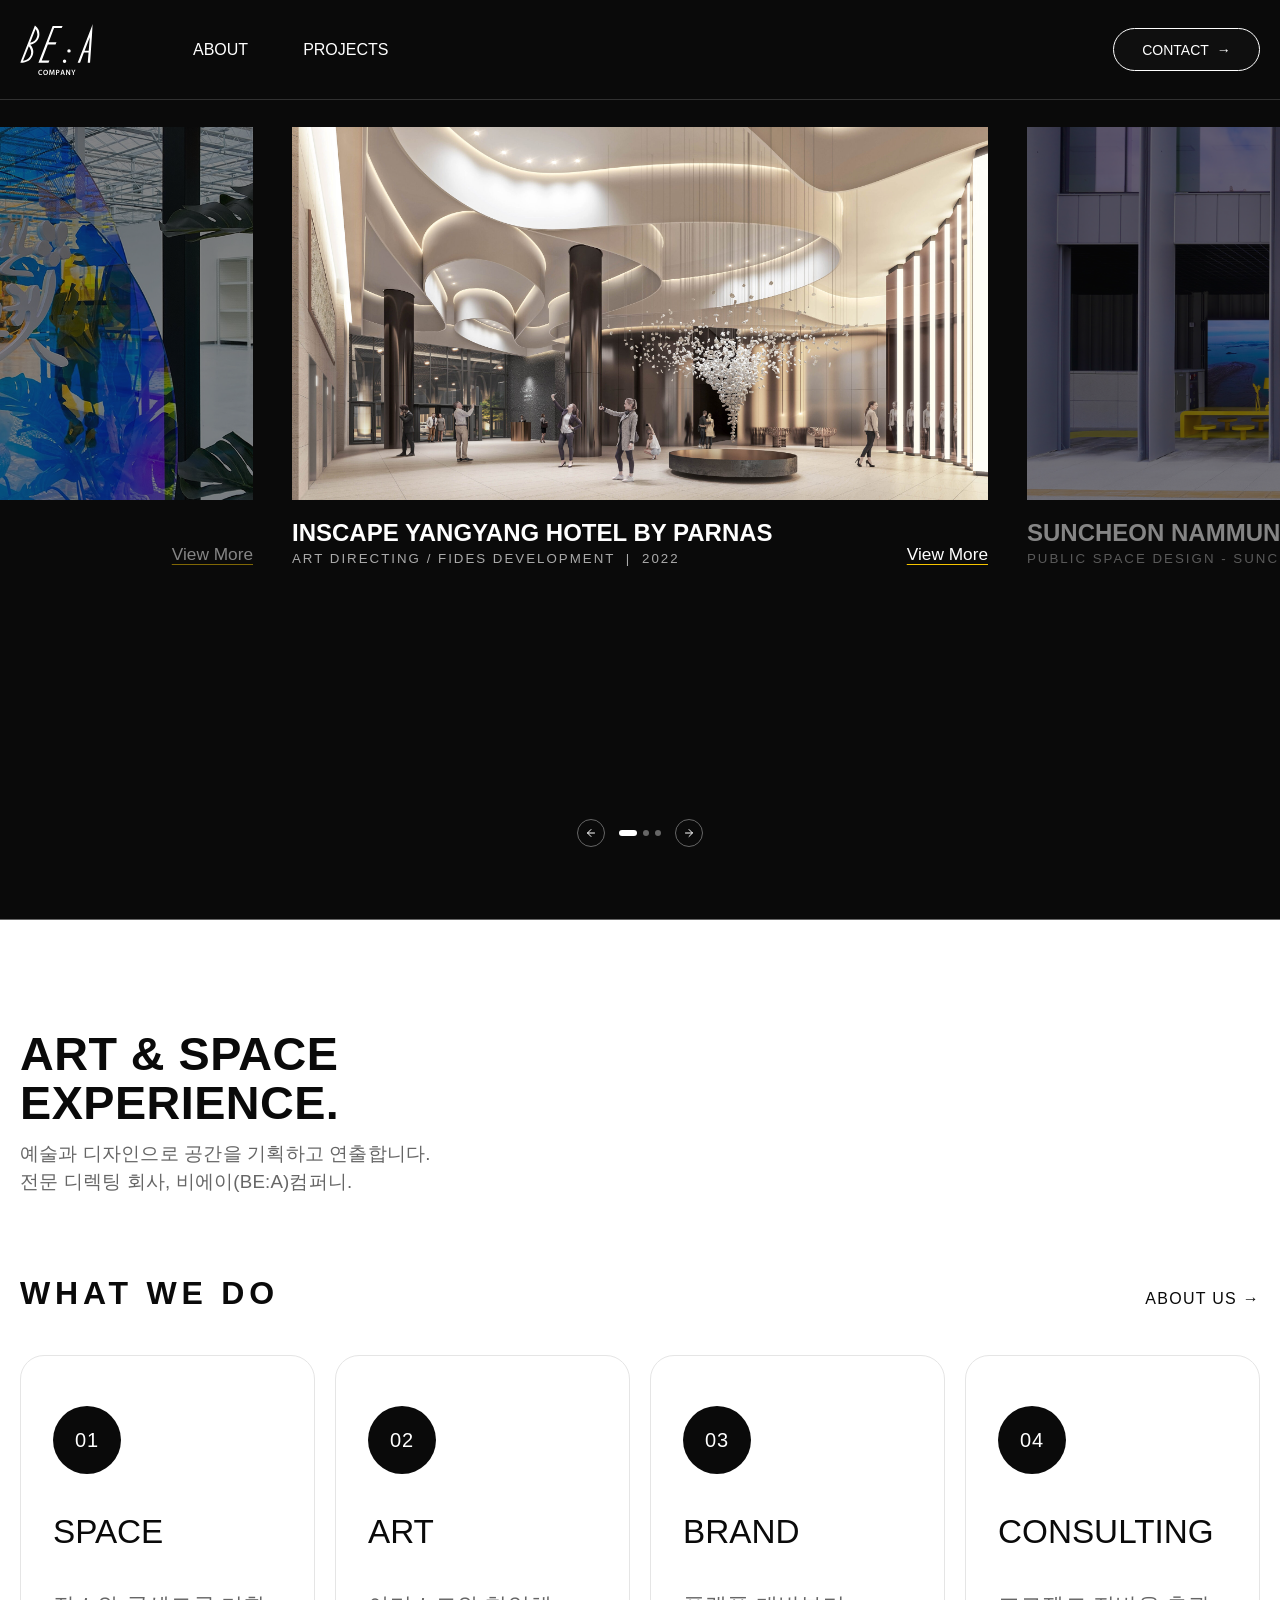
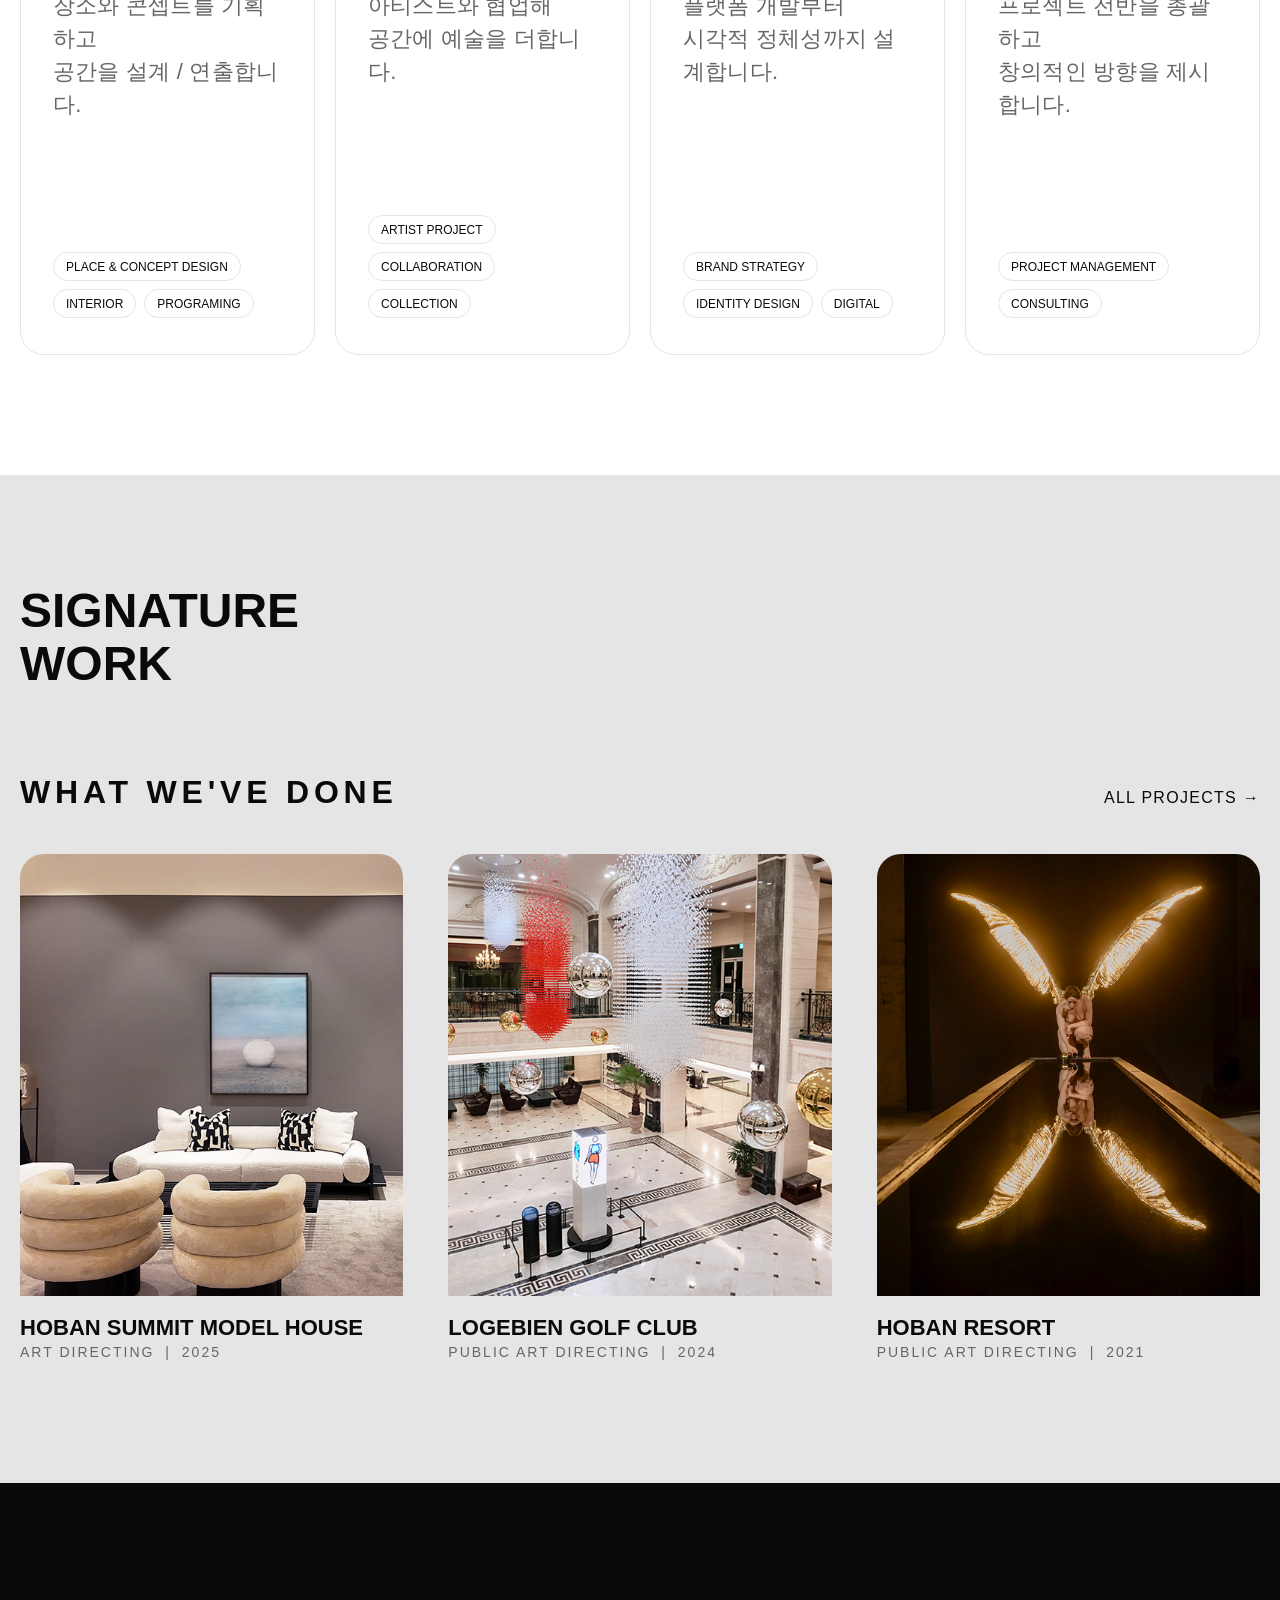
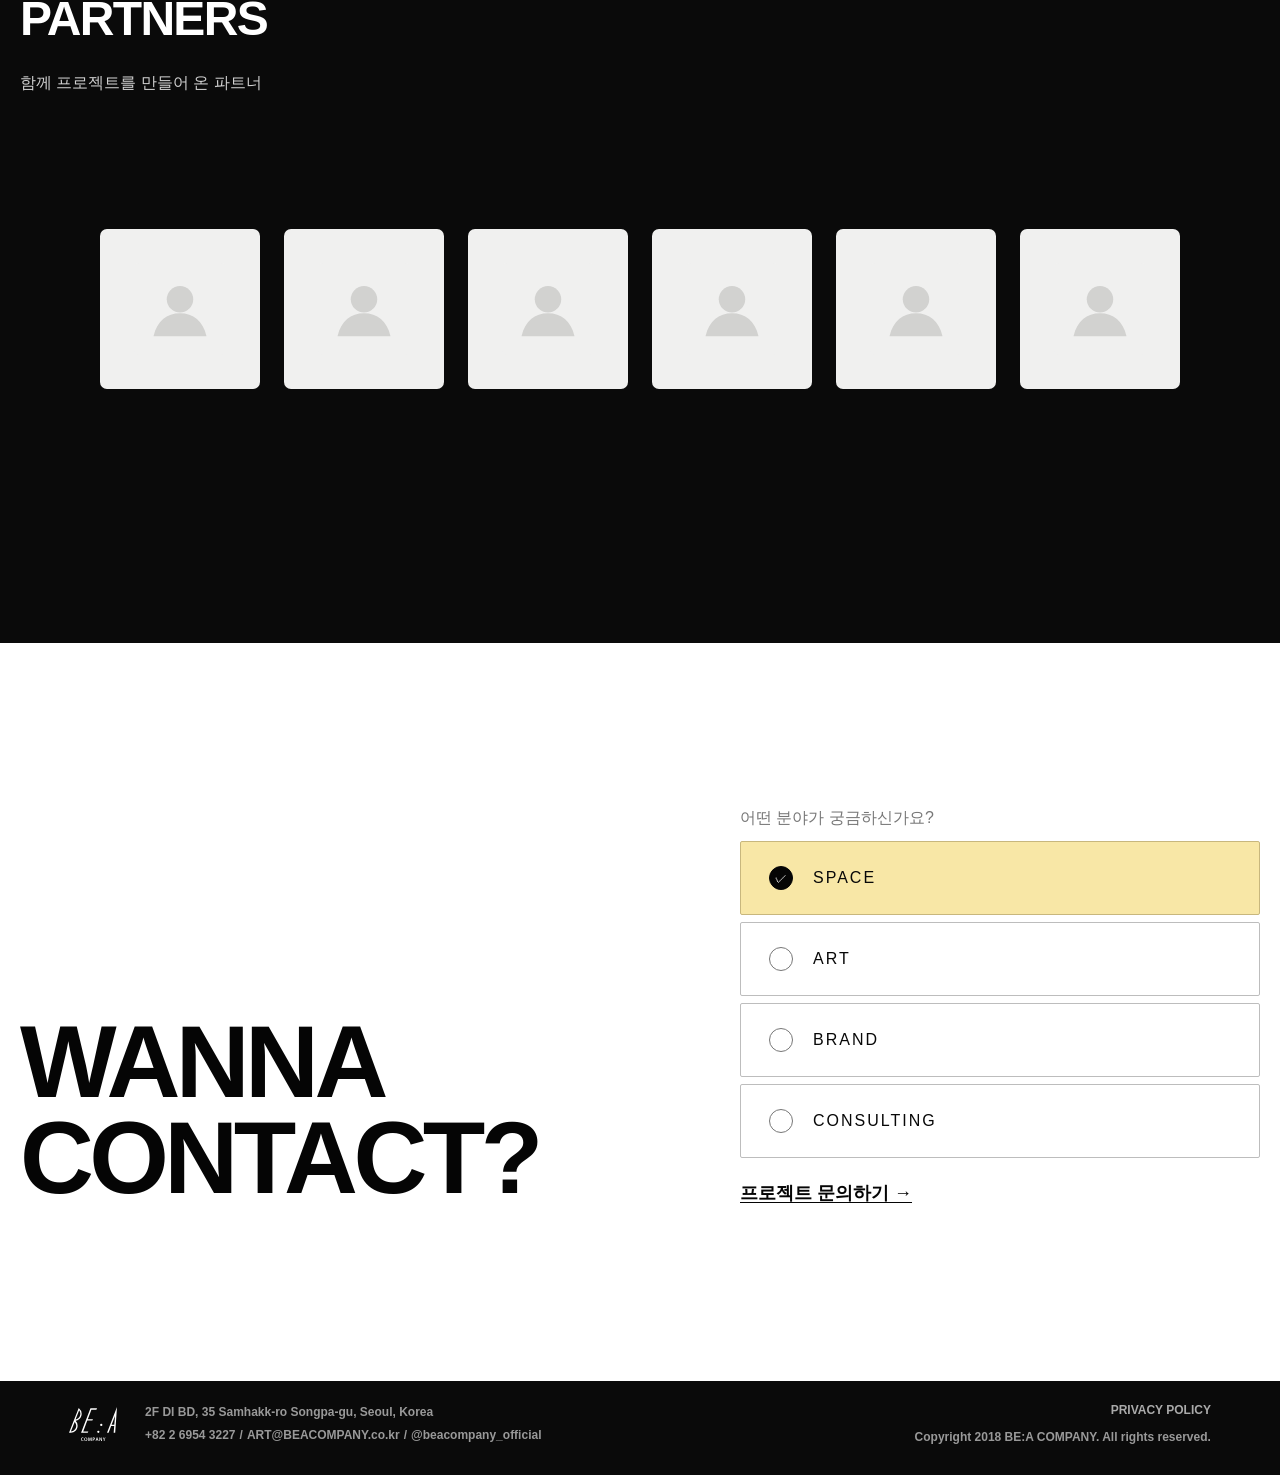
==== Beacompany/index.html @ 5a60e322 "Add PROJECTS to the header nav on all pages Mark the current page in the nav and remove the now-reso" ====
<!DOCTYPE html>
<html lang="ko"><head>
<meta charset="UTF-8"><meta name="viewport" content="width=device-width, initial-scale=1.0">
<title>BE:A COMPANY</title>
<link rel="stylesheet" href="../css/default.css"><link rel="stylesheet" href="../font/css/pretendardvariable.css"><link rel="stylesheet" href="css/main.css">
<script src="js/main.js?v=5" defer></script></head><body><div id="wrap">
<header class="site-header"><div class="header-inner">
<a class="brand-mark" href="#" aria-label="BE:A Company home"><img src="img/logo_white.svg" alt="BE:A Company"></a>
<nav class="main-nav" aria-label="Main navigation"><a href="about.html">ABOUT</a><a href="projects.html">PROJECTS</a></nav>
<a class="contact-link" href="#contact">CONTACT <span aria-hidden="true">→</span></a></div></header>
<main><section class="hero-sec" aria-label="Featured projects"><div class="visual"><div class="visual-track">
<article class="project-slide"><img class="project-image" src="img/12_인스케이프양양호텔-scaled.jpg" alt="Inscape Yangyang Hotel project"><div class="project-caption"><div><h2>INSCAPE YANGYANG HOTEL BY PARNAS</h2><p>ART DIRECTING / FIDES DEVELOPMENT <span>|</span> 2022</p></div><a href="#project">View More</a></div></article>
<article class="project-slide"><img class="project-image" src="img/순천남문터광장.jpg" alt="Suncheon Nammunteo Square"><div class="project-caption"><div><h2>SUNCHEON NAMMUNTEO SQUARE</h2><p>PUBLIC SPACE DESIGN - SUNCHEON-SI <span>|</span> 2025</p></div><a href="#project">View More</a></div></article>
<article class="project-slide"><img class="project-image" src="img/순천만.png" alt="Suncheonman Garden Market"><div class="project-caption"><div><h2>SUNCHEONMAN GARDEN MARKET</h2><p>BRANDING &amp; SPACE DESIGN - SUNCHEON-SI <span>|</span> 2022</p></div><a href="#project">View More</a></div></article>
</div></div><div class="visual-controls" aria-label="Project slider controls"><button class="visual-prev" type="button" aria-label="Previous project"><img src="img/arrow-left.svg" alt=""></button><div class="visual-pagination" aria-label="Choose project"><button type="button" aria-label="Project 1"></button><button type="button" aria-label="Project 2"></button><button type="button" aria-label="Project 3"></button></div><button class="visual-next" type="button" aria-label="Next project"><img src="img/arrow-right.svg" alt=""></button></div></section>
<section class="intro-sec" id="about">
  <div class="content-inner">
    <div class="intro-heading">
      <h2>ART &amp; SPACE<br>EXPERIENCE.</h2>
      <p>예술과 디자인으로 공간을 기획하고 연출합니다.<br>전문 디렉팅 회사, 비에이(BE:A)컴퍼니.</p>
    </div>
    <div class="services-block" id="services">
      <div class="services-head">
        <h3>WHAT WE DO</h3>
        <a class="section-cta" href="about.html">ABOUT US <span aria-hidden="true">→</span></a>
      </div>
      <div class="service-cards">
        <article class="service-card">
          <span class="service-number">01</span>
          <div class="service-copy"><h4><a class="service-link" href="about.html#space">SPACE</a></h4><p>장소와 콘셉트를 기획하고<br>공간을 설계 / 연출합니다.</p></div>
          <div class="service-tags"><span>PLACE &amp; CONCEPT DESIGN</span><span>INTERIOR</span><span>PROGRAMING</span></div>
        </article>
        <article class="service-card">
          <span class="service-number">02</span>
          <div class="service-copy"><h4><a class="service-link" href="about.html#art">ART</a></h4><p>아티스트와 협업해<br>공간에 예술을 더합니다.</p></div>
          <div class="service-tags"><span>ARTIST PROJECT</span><span>COLLABORATION</span><span>COLLECTION</span></div>
        </article>
        <article class="service-card">
          <span class="service-number">03</span>
          <div class="service-copy"><h4><a class="service-link" href="about.html#brand">BRAND</a></h4><p>플랫폼 개발부터<br>시각적 정체성까지 설계합니다.</p></div>
          <div class="service-tags"><span>BRAND STRATEGY</span><span>IDENTITY DESIGN</span><span>DIGITAL</span></div>
        </article>
        <article class="service-card">
          <span class="service-number">04</span>
          <div class="service-copy"><h4><a class="service-link" href="about.html#consulting">CONSULTING</a></h4><p>프로젝트 전반을 총괄하고<br>창의적인 방향을 제시합니다.</p></div>
          <div class="service-tags"><span>PROJECT MANAGEMENT</span><span>CONSULTING</span></div>
        </article>
      </div>
    </div>
  </div>
</section>
<section class="signature-sec" id="project">
  <div class="signature-inner">
    <h2 class="signature-title">SIGNATURE<br>WORK</h2>
    <div class="services-head">
      <h3>WHAT WE'VE DONE</h3>
      <a class="section-cta" href="projects.html">ALL PROJECTS <span aria-hidden="true">→</span></a>
    </div>
    <div class="signature-grid">
      <article class="signature-card">
        <div class="signature-image"><img src="img/호반하우스.png" alt="HOBAN SUMMIT MODEL HOUSE"></div>
        <div class="signature-caption">
          <h3>HOBAN SUMMIT MODEL HOUSE</h3>
          <p>ART DIRECTING <span>|</span> 2025</p>
        </div>
      </article>
      <article class="signature-card">
        <div class="signature-image"><img src="img/로게빈.png" alt="LOGEBIEN GOLF CLUB"></div>
        <div class="signature-caption">
          <h3>LOGEBIEN GOLF CLUB</h3>
          <p>PUBLIC ART DIRECTING <span>|</span> 2024</p>
        </div>
      </article>
      <article class="signature-card">
        <div class="signature-image"><img src="img/호반리조트.png" alt="HOBAN RESORT"></div>
        <div class="signature-caption">
          <h3>HOBAN RESORT</h3>
          <p>PUBLIC ART DIRECTING <span>|</span> 2021</p>
        </div>
      </article>
    </div>
  </div>
</section>
<section class="partners-sec" id="partners">
  <div class="partners-inner">
    <h2 class="partners-title">PARTNERS</h2>
    <p class="partners-description">함께 프로젝트를 만들어 온 파트너</p>
    <div class="partners-grid" aria-label="파트너 이미지 목록">
        <button class="partner-card" type="button" aria-label="파트너 이미지 1 (임시)"><img src="data:image/svg+xml,%3Csvg xmlns='http://www.w3.org/2000/svg' viewBox='0 0 132 132'%3E%3Crect width='132' height='132' rx='7' fill='%23f0f0ef'/%3E%3Ccircle cx='66' cy='52' r='19' fill='%23d2d2d0'/%3E%3Cpath d='M28 105c5-22 19-33 38-33s33 11 38 33' fill='%23d2d2d0'/%3E%3C/svg%3E" alt="임시 파트너 이미지"></button>
        <button class="partner-card" type="button" aria-label="파트너 이미지 2 (임시)"><img src="data:image/svg+xml,%3Csvg xmlns='http://www.w3.org/2000/svg' viewBox='0 0 132 132'%3E%3Crect width='132' height='132' rx='7' fill='%23f0f0ef'/%3E%3Ccircle cx='66' cy='52' r='19' fill='%23d2d2d0'/%3E%3Cpath d='M28 105c5-22 19-33 38-33s33 11 38 33' fill='%23d2d2d0'/%3E%3C/svg%3E" alt="임시 파트너 이미지"></button>
        <button class="partner-card" type="button" aria-label="파트너 이미지 3 (임시)"><img src="data:image/svg+xml,%3Csvg xmlns='http://www.w3.org/2000/svg' viewBox='0 0 132 132'%3E%3Crect width='132' height='132' rx='7' fill='%23f0f0ef'/%3E%3Ccircle cx='66' cy='52' r='19' fill='%23d2d2d0'/%3E%3Cpath d='M28 105c5-22 19-33 38-33s33 11 38 33' fill='%23d2d2d0'/%3E%3C/svg%3E" alt="임시 파트너 이미지"></button>
        <button class="partner-card" type="button" aria-label="파트너 이미지 4 (임시)"><img src="data:image/svg+xml,%3Csvg xmlns='http://www.w3.org/2000/svg' viewBox='0 0 132 132'%3E%3Crect width='132' height='132' rx='7' fill='%23f0f0ef'/%3E%3Ccircle cx='66' cy='52' r='19' fill='%23d2d2d0'/%3E%3Cpath d='M28 105c5-22 19-33 38-33s33 11 38 33' fill='%23d2d2d0'/%3E%3C/svg%3E" alt="임시 파트너 이미지"></button>
        <button class="partner-card" type="button" aria-label="파트너 이미지 5 (임시)"><img src="data:image/svg+xml,%3Csvg xmlns='http://www.w3.org/2000/svg' viewBox='0 0 132 132'%3E%3Crect width='132' height='132' rx='7' fill='%23f0f0ef'/%3E%3Ccircle cx='66' cy='52' r='19' fill='%23d2d2d0'/%3E%3Cpath d='M28 105c5-22 19-33 38-33s33 11 38 33' fill='%23d2d2d0'/%3E%3C/svg%3E" alt="임시 파트너 이미지"></button>
        <button class="partner-card" type="button" aria-label="파트너 이미지 6 (임시)"><img src="data:image/svg+xml,%3Csvg xmlns='http://www.w3.org/2000/svg' viewBox='0 0 132 132'%3E%3Crect width='132' height='132' rx='7' fill='%23f0f0ef'/%3E%3Ccircle cx='66' cy='52' r='19' fill='%23d2d2d0'/%3E%3Cpath d='M28 105c5-22 19-33 38-33s33 11 38 33' fill='%23d2d2d0'/%3E%3C/svg%3E" alt="임시 파트너 이미지"></button>
    </div>
  </div>
</section>
<section class="contact-sec" id="contact">
  <div class="contact-inner">
    <div class="contact-prompt">
      <h2>WANNA<br>CONTACT?</h2>
    </div>
    <div class="contact-options">
      <p>어떤 분야가 궁금하신가요?</p>
      <form class="contact-fields">
        <label class="contact-option"><input type="radio" name="contact-field" value="space" checked><span>SPACE</span></label>
        <label class="contact-option"><input type="radio" name="contact-field" value="art"><span>ART</span></label>
        <label class="contact-option"><input type="radio" name="contact-field" value="brand"><span>BRAND</span></label>
        <label class="contact-option"><input type="radio" name="contact-field" value="consulting"><span>CONSULTING</span></label>
        <a class="contact-cta" href="mailto:ART@BEACOMPANY.co.kr">프로젝트 문의하기 →</a>
      </form>
    </div>
  </div>
</section>
</main>
<footer class="site-footer">
  <div class="footer-inner">
    <a class="footer-logo" href="#top" aria-label="BE:A COMPANY home"><img src="img/logo_white.svg" alt="BE:A COMPANY"></a>
    <div class="footer-company">
      <p>2F DI BD, 35 Samhakk-ro Songpa-gu, Seoul, Korea</p>
      <p><a href="tel:+82269543227">+82 2 6954 3227</a><span>/</span><a href="mailto:ART@BEACOMPANY.co.kr">ART@BEACOMPANY.co.kr</a><span>/</span><a href="https://www.instagram.com/beacompany_official/" target="_blank" rel="noopener noreferrer">@beacompany_official</a></p>
    </div>
    <div class="footer-legal">
      <a href="#privacy">PRIVACY POLICY</a>
      <p>Copyright 2018 BE:A COMPANY. All rights reserved.</p>
    </div>
  </div>
</footer>
</div></body></html>
---- Beacompany/css/main.css ----
:root{--color-black:#0A0A0A;--color-white:#FFF;--color-gray:#666;--color-yellow:#F5C400;--font-primary:"Futura PT","Pretendard Variable",sans-serif}
*{box-sizing:border-box}html{scroll-behavior:smooth}body{margin:0;background:var(--color-black);color:var(--color-white);font-family:var(--font-primary)}a{color:inherit;text-decoration:none}
.site-header{position:relative;z-index:20;height:100px;background:#0a0a0a;border-bottom:1px solid #ffffff29}.header-inner{width:min(1720px,calc(100% - 40px));height:100%;margin:auto;display:flex;align-items:center;justify-content:space-between}
.brand-mark{display:block;flex:0 0 73px;width:73px;height:51px;overflow:hidden}.brand-mark img{display:block;width:73px;height:51px}
.main-nav{display:flex;align-items:center;gap:55px;margin-right:auto;margin-left:100px;font-size:16px;font-weight:500}.nav-about{position:relative}.nav-about>a{display:flex;align-items:center;gap:10px;padding:12px 0}.nav-caret{width:7px;height:7px;border-right:1px solid white;border-bottom:1px solid white;transform:rotate(45deg) translateY(-2px)}
.about-menu{position:absolute;top:100%;left:-12px;display:none;min-width:155px;padding:8px 0;background:#0a0a0a;border:1px solid #666;border-radius:0 0 8px 8px}.nav-about:hover .about-menu,.nav-about:focus-within .about-menu{display:block}.about-menu a{display:block;padding:13px 22px;font-size:13px;font-weight:700}.about-menu a:hover{color:#aaa}
.contact-link{display:inline-flex;align-items:center;justify-content:center;gap:8px;min-width:147px;height:43px;padding:0 24px;border:1px solid white;border-radius:30px;background:#ffffff05;font-family:Arial,sans-serif;font-size:14px}
.hero-sec{position:relative;height:820px;overflow:hidden;background:#0a0a0a;border-bottom:1px solid #666}.visual{position:relative;width:100%;height:100%;overflow:hidden}.visual-track{position:absolute;top:0;left:0;display:flex;align-items:flex-start;gap:39px;height:100%;will-change:transform;transition:transform 650ms ease}
.project-slide{flex:0 0 auto;width:min(54.375vw,1044px);padding-top:27px;opacity:.5;transition:opacity 250ms ease}.project-slide.is-active{opacity:1}.project-image{display:block;width:100%;height:clamp(320px,29.167vw,560px);object-fit:cover}
.project-caption{display:flex;align-items:flex-end;justify-content:space-between;gap:24px;margin-top:20px;color:white}.project-caption h2{margin:0 0 3px;font-size:clamp(18px,1.875vw,36px);font-weight:700;line-height:1.1}.project-caption p{margin:0;color:#aaa;font-size:clamp(10px,1.04vw,20px);letter-spacing:2px;line-height:1.3}.project-caption p span{padding:0 5px}.project-caption>a{flex:0 0 auto;padding-bottom:2px;font-size:clamp(14px,1.35vw,26px);font-weight:300;text-decoration:underline;text-decoration-color:#f5c400;text-underline-offset:4px}
.visual-controls{position:absolute;z-index:5;left:50%;bottom:72px;display:flex;align-items:center;justify-content:center;gap:14px;transform:translateX(-50%)}.visual-controls>button{display:flex;align-items:center;justify-content:center;width:28px;height:28px;padding:0;border:1px solid #666;border-radius:50%;background:#0a0a0a;cursor:pointer}.visual-controls>button img{display:block;width:12px;height:12px;object-fit:contain}
.visual-pagination{display:flex;align-items:center;gap:6px}.visual-pagination button{width:6px;height:6px;padding:0;border:0;border-radius:8px;background:#666;transition:width 200ms ease,background 200ms ease}.visual-pagination button.is-active{width:18px;background:#fff}
@media(max-width:900px){.site-header{height:76px}.header-inner{width:calc(100% - 32px)}.brand-mark,.brand-mark img{width:58px;height:41px}.brand-mark{flex-basis:58px}.main-nav{gap:22px;margin-left:32px;font-size:12px}.contact-link{min-width:104px;height:36px;padding:0 14px;font-size:11px}.hero-sec{height:min(760px,calc(100svh - 76px));min-height:560px}.visual-track{gap:12px}.project-slide{width:78vw;padding-top:22px}.project-image{height:52vw;max-height:430px;min-height:280px}.project-caption{gap:12px;margin-top:16px}.project-caption h2{font-size:clamp(16px,3.1vw,26px)}.project-caption p{font-size:clamp(9px,1.5vw,13px);letter-spacing:1px}.project-caption>a{font-size:15px}.visual-controls{bottom:35px}}
@media(max-width:560px){.site-header{height:68px}.main-nav{gap:14px;margin-left:20px}.contact-link{min-width:88px;height:32px;padding:0 10px;font-size:10px}.hero-sec{height:calc(100svh - 68px);min-height:500px}.project-slide{width:84vw;padding-top:24px}.project-image{height:60vw;min-height:260px}.project-caption{align-items:flex-start;flex-direction:column;gap:10px}.project-caption h2{font-size:18px}.project-caption p{font-size:9px;letter-spacing:.5px}.project-caption>a{font-size:14px}.visual-controls{bottom:25px}}

/* Content below the hero — kept separate from the existing hero styles */
.intro-sec {
    background: #fff;
    color: #0a0a0a;
    padding: 110px 20px 120px;
}
.content-inner {
    width: min(1720px, 100%);
    margin: 0 auto;
}
.intro-heading {
    display: flex;
    flex-direction: column;
    align-items: flex-start;
    gap: 12px;
    margin-bottom: 80px;
}
.intro-heading h2 {
    margin: 0;
    font-size: clamp(44px, 3.65vw, 70px);
    line-height: 1.05;
    letter-spacing: .01em;
    font-weight: 800;
}
.intro-heading p {
    margin: 0;
    color: #666;
    font-size: clamp(18px, 1.46vw, 28px);
    line-height: 1.5;
    letter-spacing: .01em;
}
.services-block > h3 {
    margin: 0 0 44px;
    font-size: 32px;
    line-height: 1.1;
    letter-spacing: .15em;
    font-weight: 800;
}
.service-cards {
    display: grid;
    grid-template-columns: repeat(4, minmax(0, 1fr));
    gap: 20px;
}
.service-card {
    min-width: 0;
    min-height: 600px;
    display: flex;
    flex-direction: column;
    align-items: flex-start;
    padding: 50px 28px 36px 32px;
    border: 1px solid #e5e5e5;
    border-radius: 24px;
    background: #fff;
}
.service-number {
    display: grid;
    place-items: center;
    width: 68px;
    height: 68px;
    border-radius: 50%;
    background: #0a0a0a;
    color: #fff;
    font-size: 20px;
    letter-spacing: 1px;
}
.service-copy { margin-top: 40px; }
.service-copy h4 {
    margin: 0 0 38px;
    font-size: clamp(30px, 2.6vw, 50px);
    line-height: 1.1;
    font-weight: 500;
}
.service-copy p {
    margin: 0;
    color: #666;
    font-size: 22px;
    line-height: 1.5;
    letter-spacing: .01em;
}
.service-tags {
    display: flex;
    flex-wrap: wrap;
    gap: 8px;
    margin-top: auto;
    padding-top: 42px;
}
.service-tags span {
    display: inline-flex;
    align-items: center;
    min-height: 29px;
    padding: 5px 12px;
    border: 1px solid #e5e5e5;
    border-radius: 99px;
    font-size: 12px;
    line-height: 1.2;
    white-space: nowrap;
}
@media (max-width: 900px) {
    .intro-sec { padding: 80px 24px; }
    .intro-heading { margin-bottom: 58px; }
    .service-cards { grid-template-columns: repeat(2, minmax(0, 1fr)); }
    .service-card { min-height: 440px; }
    .service-copy h4 { margin-bottom: 24px; }
}
@media (max-width: 560px) {
    .intro-sec { padding: 64px 18px 72px; }
    .intro-heading h2 { font-size: 42px; }
    .intro-heading p { font-size: 16px; }
    .services-block > h3 { margin-bottom: 26px; font-size: 24px; }
    .service-card { min-height: 400px; padding: 30px 22px; border-radius: 18px; }
    .service-number { width: 56px; height: 56px; font-size: 17px; }
    .service-copy { margin-top: 30px; }
    .service-copy h4 { font-size: 40px; }
    .service-copy p { font-size: 17px; }
    .service-tags { padding-top: 32px; }
    .service-tags span { font-size: 10px; }
}


/* Signature Work */
.signature-sec {
    padding: 110px 20px 120px;
    background: #e5e5e5;
    color: #0a0a0a;
}
.signature-inner {
    width: min(1626px, 100%);
    margin: 0 auto;
}
.signature-title {
    margin: 0 0 84px;
    font-size: clamp(48px, 3.65vw, 70px);
    font-weight: 800;
    line-height: 1.1;
}
.signature-grid {
    display: grid;
    grid-template-columns: repeat(3, minmax(0, 1fr));
    justify-content: center;
    gap: 45px;
}
.signature-card { min-width: 0; }
.signature-image {
    width: 100%;
    aspect-ratio: 512 / 590;
    overflow: hidden;
    border-radius: 24px 24px 0 0;
    background: #d4d4d4;
}
.signature-image img {
    display: block;
    width: 100%;
    height: 100%;
    object-fit: cover;
}
.signature-caption { margin-top: 19px; }
.signature-caption h3 {
    margin: 0;
    font-size: clamp(22px, 1.67vw, 32px);
    font-weight: 600;
    line-height: 1.2;
}
.signature-caption p {
    margin: 2px 0 0;
    color: #666;
    font-size: clamp(14px, 1.04vw, 20px);
    letter-spacing: 2px;
    line-height: 1.4;
}
.signature-caption p span { padding: 0 5px; }
@media (max-width: 900px) {
    .signature-sec { padding: 80px 24px; }
    .signature-title { margin-bottom: 50px; }
    .signature-grid { grid-template-columns: repeat(2, minmax(0, 1fr)); gap: 20px; }
    .signature-image { border-radius: 18px 18px 0 0; }
}
@media (max-width: 560px) {
    .signature-sec { padding: 64px 18px 72px; }
    .signature-title { font-size: 44px; margin-bottom: 34px; }
    .signature-grid { grid-template-columns: 1fr; gap: 36px; }
    .signature-caption h3 { font-size: 22px; }
    .signature-caption p { font-size: 12px; letter-spacing: 1px; }
}


/* Partners */
.partners-sec {
    padding: 48px 20px 58px;
    background: #fff;
    color: #0a0a0a;
}
.partners-inner {
    width: min(1626px, 100%);
    margin: 0 auto;
}
.section-kicker {
    margin-bottom: 10px;
    font-size: 13px;
    letter-spacing: .06em;
}
.partners-heading {
    display: grid;
    grid-template-columns: auto minmax(80px, 1fr) minmax(220px, 350px);
    align-items: center;
    gap: 22px;
}
.partners-heading h2 {
    margin: 0;
    font-size: clamp(24px, 1.8vw, 34px);
    font-weight: 700;
    line-height: 1.15;
}
.partners-rule { height: 1px; background: #d9d9d9; }
.partners-heading p {
    margin: 0;
    color: #777;
    font-size: 14px;
    line-height: 1.5;
}
.partners-list {
    display: grid;
    grid-template-columns: repeat(5, minmax(0, 1fr));
    margin-top: 34px;
}
.partner-slot {
    min-height: 38px;
    border-right: 1px solid #d0d0d0;
}
.partner-slot:last-child { border-right: 0; }

/* Contact */
.contact-sec {
    padding: 46px 20px 52px;
    background: #0a0a0a;
    color: #fff;
}
.contact-inner {
    width: min(1626px, 100%);
    margin: 0 auto;
    display: grid;
    grid-template-columns: 190px minmax(220px, 1fr) minmax(250px, 1.5fr) auto;
    align-items: center;
    column-gap: 32px;
}
.contact-label {
    align-self: start;
    grid-column: 1 / -1;
    margin-bottom: 10px;
    font-size: 13px;
    letter-spacing: .06em;
}
.contact-inner h2 {
    margin: 0;
    font-size: clamp(22px, 1.8vw, 34px);
    line-height: 1.2;
    font-weight: 600;
}
.contact-inner p {
    margin: 0;
    color: #c3c3c3;
    font-size: 14px;
    line-height: 1.6;
}
.contact-cta {
    display: inline-flex;
    align-items: center;
    justify-content: space-between;
    gap: 28px;
    min-width: 180px;
    padding: 15px 18px;
    border: 1px solid #888;
    border-radius: 4px;
    font-size: 13px;
    transition: background 180ms ease, color 180ms ease;
}
.contact-cta:hover { background: #fff; color: #0a0a0a; }
.contact-cta span { font-size: 18px; }
@media (max-width: 900px) {
    .partners-heading { grid-template-columns: auto 1fr; }
    .partners-heading p { grid-column: 1 / -1; }
    .contact-inner { grid-template-columns: 1fr 1fr; row-gap: 18px; }
    .contact-label { margin-bottom: 0; }
    .contact-inner p { grid-column: 1; }
    .contact-cta { grid-column: 2; grid-row: 3; justify-self: end; }
}
@media (max-width: 560px) {
    .partners-sec { padding: 38px 18px 42px; }
    .partners-heading { gap: 12px; }
    .partners-heading h2 { font-size: 24px; }
    .partners-heading p { font-size: 12px; }
    .partners-list { grid-template-columns: repeat(5, minmax(0, 1fr)); margin-top: 24px; }
    .partner-slot { min-height: 28px; }
    .contact-sec { padding: 38px 18px 42px; }
    .contact-inner { grid-template-columns: 1fr; row-gap: 16px; }
    .contact-label { grid-column: 1; }
    .contact-inner p, .contact-cta { grid-column: 1; grid-row: auto; }
    .contact-cta { justify-self: start; margin-top: 6px; }
}


/* Revised Partners, Contact CTA and footer */
.partners-sec { padding: 68px 20px 52px; background:#fff; color:#0a0a0a; }
.partners-inner,.footer-inner { width:min(1626px,100%); margin:0 auto; }
.partners-title { margin:0; font-size:clamp(28px,2.2vw,42px); line-height:1.1; font-weight:700; }
.partners-description { margin:20px 0 0; color:#555; font-size:clamp(16px,1.35vw,24px); line-height:1.6; }
.partners-list { display:grid; grid-template-columns:repeat(5,minmax(0,1fr)); margin-top:34px; }
.partner-slot { min-height:38px; border-right:1px solid #d0d0d0; }
.partner-slot:last-child { border-right:0; }
.contact-sec { padding:70px 20px 76px; background:#0a0a0a; color:#fff; }
.contact-inner { width:min(1626px,100%); margin:0 auto; display:grid; grid-template-columns:minmax(0,1fr) minmax(280px, .8fr); gap:40px; align-items:end; }
.contact-prompt > p { margin:0 0 20px; color:#c8c8c8; font-size:18px; }
.contact-prompt h2 { margin:0; font-size:clamp(58px,8vw,140px); font-weight:700; line-height:.85; letter-spacing:-.045em; }
.contact-cta { display:inline-flex; align-items:center; gap:32px; margin-top:34px; padding:0 0 10px; border-bottom:1px solid #fff; font-size:18px; }
.contact-cta span { font-size:24px; }
.contact-fields { display:grid; grid-template-columns:1fr 1fr; gap:14px 20px; padding-bottom:10px; }
.contact-fields a { display:flex; align-items:center; justify-content:space-between; padding:18px 0; border-bottom:1px solid #666; font-size:clamp(18px,2vw,30px); }
.contact-fields a::after { content:"↗"; color:#aaa; font-size:16px; }
.site-footer { background:#0a0a0a; color:#aaa; border-top:1px solid #333; padding:24px 20px 28px; font-size:12px; }
.footer-inner { display:grid; grid-template-columns:1fr auto; gap:16px 24px; align-items:center; }
.footer-inner p { margin:0; }
.footer-address { grid-column:1; }
.privacy-link { grid-column:2; grid-row:1; color:#fff; }
.footer-contact { grid-column:1/-1; display:flex; flex-wrap:wrap; gap:8px; }
.footer-contact a:hover,.privacy-link:hover { color:#fff; }
.copyright { grid-column:1/-1; }
@media(max-width:900px) {
 .partners-sec { padding:52px 24px 40px; }
 .contact-sec { padding:56px 24px; }
 .contact-inner { grid-template-columns:1fr; gap:42px; }
 .contact-fields { max-width:560px; width:100%; }
 .footer-inner { grid-template-columns:1fr auto; }
}
@media(max-width:560px) {
 .partners-sec { padding:42px 18px 32px; }
 .partners-description { font-size:15px; }
 .partners-list { margin-top:24px; }
 .partner-slot { min-height:28px; }
 .contact-sec { padding:48px 18px; }
 .contact-prompt > p { font-size:15px; }
 .contact-prompt h2 { font-size:clamp(56px,16vw,88px); }
 .contact-fields { gap:8px 16px; }
 .contact-fields a { padding:13px 0; font-size:18px; }
 .site-footer { padding:22px 18px; }
 .footer-inner { grid-template-columns:1fr; gap:12px; }
 .footer-address,.privacy-link,.footer-contact,.copyright { grid-column:1; grid-row:auto; }
 .footer-contact { gap:6px; font-size:11px; }
}

/* Bottom sections matched to the supplied Figma screenshot */
.partners-sec {
    min-height: 438px;
    box-sizing: border-box;
    padding: 46px 5.4% 40px;
    background: #0a0a0a;
    color: #fff;
}
.partners-inner { width: 100%; max-width: none; margin: 0; }
.partners-title {
    margin: 0 0 4px;
    font-size: 30px;
    line-height: 1.15;
    font-weight: 700;
    letter-spacing: 0;
}
.partners-description {
    margin: 0;
    color: #d0d0d0;
    font-size: 11px;
    line-height: 1.5;
}
.contact-sec {
    min-height: 394px;
    box-sizing: border-box;
    padding: 68px 5.6% 58px;
    background: #fff;
    color: #050505;
}
.contact-inner {
    width: 100%;
    max-width: none;
    min-height: 268px;
    margin: 0;
    display: grid;
    grid-template-columns: 1fr 1fr;
    gap: 8%;
    align-items: end;
}
.contact-prompt { align-self: end; }
.contact-prompt h2 {
    margin: 0;
    font-size: clamp(44px, 5.4vw, 48px);
    line-height: 1.02;
    letter-spacing: -.035em;
    font-weight: 800;
}
.contact-options { width: 100%; max-width: 322px; align-self: start; }
.contact-options > p {
    margin: 0 0 8px;
    color: #777;
    font-size: 10px;
    line-height: 1.4;
}
.contact-fields {
    display: flex;
    flex-direction: column;
    gap: 5px;
    width: 100%;
    padding: 0;
    margin: 0;
}
.contact-option {
    box-sizing: border-box;
    display: flex;
    align-items: center;
    gap: 13px;
    min-height: 42px;
    padding: 0 18px;
    border: 1px solid #bdbdbd;
    border-radius: 2px;
    background: #fff;
    color: #080808;
    cursor: pointer;
}
.contact-option.is-selected { background: #f8e7a6; }
.contact-option input {
    appearance: none;
    width: 18px;
    height: 18px;
    flex: 0 0 18px;
    margin: 0;
    border: 1px solid #777;
    border-radius: 50%;
    background: #fff;
}
.contact-option input:checked {
    border-color: #050505;
    background: #050505;
}
.contact-option input:checked::after {
    content: "✓";
    display: block;
    color: #fff;
    text-align: center;
    font-size: 12px;
    line-height: 16px;
}
.contact-option span {
    font-size: 11px;
    letter-spacing: 1.5px;
}
.contact-cta {
    align-self: flex-start;
    display: inline-block;
    margin-top: 13px;
    padding: 0;
    border: 0;
    color: #050505;
    font-size: 10px;
    font-weight: 600;
    text-decoration: underline;
    text-underline-offset: 3px;
}
.site-footer {
    box-sizing: border-box;
    min-height: 66px;
    padding: 12px 5.4%;
    background: #0a0a0a;
    color: #999;
    border-top: 0;
    font-size: 7px;
}
.footer-inner {
    width: 100%;
    max-width: none;
    display: grid;
    grid-template-columns: 58px minmax(0, 1fr) auto;
    align-items: center;
    gap: 18px;
}
.footer-logo { display: block; width: 40px; }
.footer-logo img { display: block; width: 100%; height: auto; }
.footer-company { display: flex; flex-direction: column; gap: 6px; min-width: 0; }
.footer-company p,.footer-legal p { margin: 0; line-height: 1.4; }
.footer-company p:nth-child(2) { display: flex; flex-wrap: wrap; gap: 4px; }
.footer-company a:hover,.footer-legal a:hover { color: #fff; }
.footer-legal { display: flex; flex-direction: column; align-items: flex-end; gap: 12px; text-align: right; white-space: nowrap; }
.footer-legal > a { color: #aaa; }
@media (max-width: 700px) {
    .partners-sec { min-height: 300px; padding: 34px 24px; }
    .partners-title { font-size: 26px; }
    .contact-sec { min-height: auto; padding: 48px 24px; }
    .contact-inner { min-height: 0; grid-template-columns: 1fr; gap: 34px; }
    .contact-prompt h2 { font-size: clamp(48px, 12vw, 68px); }
    .contact-options { max-width: none; }
    .contact-option { min-height: 44px; }
    .site-footer { padding: 18px 24px; }
    .footer-inner { grid-template-columns: 42px minmax(0, 1fr); gap: 14px; }
    .footer-logo { width: 36px; }
    .footer-company { font-size: 8px; }
    .footer-legal { grid-column: 2; align-items: flex-start; text-align: left; white-space: normal; gap: 7px; }
}


/* Match lower section headings to the main section typography and alignment */
.partners-sec {
    padding-left: 20px;
    padding-right: 20px;
}
.partners-inner {
    width: min(1626px, 100%);
    margin: 0 auto;
}
.partners-title {
    font-size: clamp(48px, 3.65vw, 70px);
    line-height: 1.1;
    font-weight: 800;
    letter-spacing: -.035em;
    margin: 0 0 12px;
}
.partners-description {
    font-size: 14px;
    line-height: 1.6;
}
.contact-sec {
    padding-left: 20px;
    padding-right: 20px;
}
.contact-inner {
    width: min(1626px, 100%);
    margin: 0 auto;
}
.contact-prompt h2 {
    font-size: clamp(48px, 3.65vw, 70px);
    line-height: 1.1;
    letter-spacing: -.035em;
    font-weight: 800;
}
@media (max-width: 700px) {
    .partners-sec, .contact-sec { padding-left: 24px; padding-right: 24px; }
    .partners-title, .contact-prompt h2 { font-size: clamp(42px, 9vw, 56px); }
}

/* Restore the ABOUT dropdown navigation */
.main-nav { align-items: center; }
.nav-about { position: relative; display: flex; align-items: center; height: 100%; }
.nav-about > a { display: inline-flex; align-items: center; gap: 7px; }
.nav-caret {
    display: inline-block;
    width: 6px;
    height: 6px;
    border-right: 1px solid currentColor;
    border-bottom: 1px solid currentColor;
    transform: rotate(45deg) translateY(-2px);
}
.about-menu {
    position: absolute;
    z-index: 50;
    top: calc(100% + 1px);
    left: -14px;
    display: flex;
    flex-direction: column;
    gap: 0;
    min-width: 150px;
    padding: 8px 0;
    background: #0a0a0a;
    border: 1px solid #383838;
    opacity: 0;
    visibility: hidden;
    transform: translateY(6px);
    transition: opacity 160ms ease, transform 160ms ease, visibility 160ms ease;
}
.nav-about:hover .about-menu,
.nav-about:focus-within .about-menu {
    opacity: 1;
    visibility: visible;
    transform: translateY(0);
}
.about-menu a {
    display: block;
    padding: 10px 14px;
    white-space: nowrap;
}
.about-menu a:hover,
.about-menu a:focus-visible { background: #252525; }
@media (max-width: 700px) {
    .about-menu { left: 0; }
}


/* Contact form sizing and selected-state behavior */
.contact-options {
    max-width: 420px;
}
.contact-fields {
    gap: 7px;
}
.contact-option {
    min-height: 52px;
    padding: 0 20px;
    gap: 15px;
}
.contact-option span {
    font-size: 13px;
    font-weight: 500;
    letter-spacing: 1.7px;
}
.contact-option:has(input:checked) {
    background: #f8e7a6;
    border-color: #c8b77d;
}
.contact-option:not(:has(input:checked)) {
    background: #fff;
}
.contact-option input {
    width: 20px;
    height: 20px;
    flex-basis: 20px;
}
.contact-option input:checked::after {
    line-height: 18px;
}
.contact-options .contact-fields .contact-cta {
    display: inline-block;
    width: fit-content;
    min-width: 0;
    margin-top: 9px;
    padding: 0;
    border: 0;
    border-radius: 0;
    background: transparent;
    color: #050505;
    font-size: 9px;
    line-height: 1.4;
    font-weight: 600;
    text-decoration: underline;
    text-underline-offset: 3px;
    letter-spacing: 0;
}
@media (max-width: 700px) {
    .contact-options { max-width: none; }
    .contact-option { min-height: 50px; }
}


/* Give Partners and Contact the same full-section presence as the main content */
.partners-sec {
    min-height: 100svh;
    box-sizing: border-box;
    display: flex;
    align-items: flex-start;
    padding: 110px 20px 120px;
}
.partners-inner { width: min(1626px, 100%); margin: 0 auto; }
.partners-title {
    margin: 0 0 24px;
    font-size: clamp(48px, 3.65vw, 70px);
    font-weight: 800;
    line-height: 1.1;
    letter-spacing: -.035em;
}
.partners-description { font-size: 16px; line-height: 1.6; }
.contact-sec {
    min-height: 100svh;
    box-sizing: border-box;
    display: flex;
    align-items: center;
    padding: 110px 20px 120px;
}
.contact-inner {
    width: min(1626px, 100%);
    min-height: 0;
    margin: 0 auto;
    display: grid;
    grid-template-columns: 1fr 1fr;
    gap: 8%;
    align-items: end;
}
.contact-prompt h2 {
    margin: 0;
    font-size: clamp(48px, 3.65vw, 70px);
    line-height: 1.1;
    letter-spacing: -.035em;
    font-weight: 800;
}
.contact-options { width: 100%; max-width: 520px; justify-self: end; }
.contact-option { min-height: 64px; padding: 0 24px; gap: 18px; }
.contact-option span { font-size: 15px; letter-spacing: 1.8px; }
.contact-option input { width: 22px; height: 22px; flex-basis: 22px; }
.contact-option input:checked::after { line-height: 20px; }
.contact-options > p { font-size: 13px; margin-bottom: 12px; }
.contact-options .contact-fields .contact-cta { margin-top: 16px; font-size: 11px; }
@media (max-width: 700px) {
    .partners-sec { min-height: 80svh; padding: 64px 24px 72px; }
    .partners-title { margin-bottom: 20px; font-size: clamp(42px, 9vw, 56px); }
    .partners-description { font-size: 16px; }
    .contact-sec { min-height: 85svh; padding: 64px 24px 72px; }
    .contact-inner { grid-template-columns: 1fr; gap: 42px; }
    .contact-options { max-width: none; justify-self: stretch; }
    .contact-option { min-height: 56px; padding: 0 18px; }
    .contact-option span { font-size: 13px; }
}


/* Keep Partners and Contact slightly shorter than the Signature Work section */
.partners-sec,
.contact-sec {
    min-height: 82svh;
}
@media (max-width: 700px) {
    .partners-sec { min-height: 74svh; }
    .contact-sec { min-height: 78svh; }
}


/* Increase Contact headline, field choices and footer readability */
.contact-prompt h2 {
    font-size: clamp(76px, 8vw, 115px);
    line-height: .94;
    letter-spacing: -.045em;
}
.contact-option {
    min-height: 74px;
    padding: 0 28px;
    gap: 20px;
}
.contact-option span {
    font-size: 17px;
    letter-spacing: 2px;
}
.contact-option input {
    width: 24px;
    height: 24px;
    flex-basis: 24px;
}
.contact-option input:checked::after {
    line-height: 22px;
}
.site-footer {
    min-height: 82px;
    padding-top: 18px;
    padding-bottom: 18px;
    font-size: 10px;
}
.footer-company,
.footer-legal {
    font-size: 10px;
}
@media (max-width: 700px) {
    .contact-prompt h2 {
        font-size: clamp(64px, 14vw, 88px);
    }
    .contact-option {
        min-height: 62px;
        padding: 0 20px;
    }
    .contact-option span {
        font-size: 15px;
    }
    .site-footer {
        min-height: 0;
        padding-top: 18px;
        padding-bottom: 18px;
    }
    .footer-company,
    .footer-legal {
        font-size: 10px;
    }
}


/* Give the footer stronger visual weight than the header navigation */
.site-footer {
    min-height: 94px;
    padding-top: 22px;
    padding-bottom: 22px;
    font-size: 12px;
    font-weight: 600;
}
.footer-company,
.footer-legal {
    font-size: 12px;
    font-weight: 600;
}
.footer-logo { width: 48px; }
@media (max-width: 700px) {
    .site-footer {
        min-height: 0;
        padding-top: 20px;
        padding-bottom: 20px;
        font-size: 11px;
    }
    .footer-company,
    .footer-legal {
        font-size: 11px;
    }
    .footer-logo { width: 42px; }
}


/* CONTACT typography: keep body copy at 16px or larger */
.contact-options > p {
    font-size: 16px;
}
.contact-option span {
    font-size: 16px;
}
.contact-options .contact-fields .contact-cta {
    display: inline-flex;
    align-items: center;
    gap: 12px;
    font-size: 18px;
    font-weight: 700;
}
/* The CTA already contains a text arrow in index.html; prevent the generic link arrow from duplicating it. */
.contact-fields .contact-cta::after {
    content: none;
}
@media (max-width: 700px) {
    .contact-options > p,
    .contact-option span {
        font-size: 16px;
    }
    .contact-options .contact-fields .contact-cta {
        font-size: 18px;
    }
}


/* Partners logo marquee */
.partners-marquee {
    width: 100%;
    margin-top: 64px;
    overflow: hidden;
}
.partners-track {
    display: flex;
    width: max-content;
    animation: partners-scroll 24s linear infinite;
    will-change: transform;
}
.partners-group {
    display: flex;
    flex: 0 0 auto;
    align-items: center;
    justify-content: space-around;
    gap: clamp(72px, 10vw, 180px);
    min-width: min(100vw - 40px, 1626px);
    padding: 0 clamp(36px, 5vw, 90px);
}
.partners-group img {
    display: block;
    width: auto;
    max-width: 220px;
    height: 64px;
    object-fit: contain;
}
@keyframes partners-scroll {
    from { transform: translateX(0); }
    to { transform: translateX(-50%); }
}
@media (max-width: 700px) {
    .partners-marquee { margin-top: 48px; }
    .partners-group {
        gap: 56px;
        min-width: 100vw;
        padding: 0 28px;
    }
    .partners-group img {
        max-width: 150px;
        height: 48px;
    }
}
@media (prefers-reduced-motion: reduce) {
    .partners-track { animation: none; }
    .partners-marquee { overflow-x: auto; }
}



/* Partners: six placeholder cards on the existing dark section */
.partners-grid {
    display: grid;
    grid-template-columns: repeat(6, minmax(0, 1fr));
    gap: 24px;
    margin-top: 34px;
}
.partner-card {
    display: flex;
    align-items: center;
    justify-content: center;
    min-width: 0;
    aspect-ratio: 1 / 1;
    padding: 0;
    overflow: hidden;
    border: 0;
    border-radius: 7px;
    background: #f0f0ef;
    cursor: default;
}
.partner-card img {
    display: block;
    width: 100%;
    height: 100%;
    object-fit: cover;
}
@media (max-width: 900px) {
    .partners-grid { grid-template-columns: repeat(3, minmax(0, 1fr)); gap: 18px; }
}
@media (max-width: 560px) {
    .partners-grid { grid-template-columns: repeat(2, minmax(0, 1fr)); gap: 14px; margin-top: 26px; }
}


/* Keep partner logos visually balanced inside the cards */
.partner-card img {
    width: 58%;
    height: 58%;
    object-fit: contain;
}


/* Reduce partner card dimensions to match the compact reference layout */
.partners-grid {
    grid-template-columns: repeat(6, 132px);
    justify-content: start;
    gap: 24px;
}
.partner-card {
    width: 132px;
    aspect-ratio: 1 / 1;
}
@media (max-width: 900px) {
    .partners-grid {
        grid-template-columns: repeat(3, 132px);
        gap: 18px;
    }
}
@media (max-width: 560px) {
    .partners-grid {
        grid-template-columns: repeat(2, minmax(0, 132px));
        gap: 14px;
    }
    .partner-card { width: 100%; }
}


/* Refine partner card size and center the six-card group */
.partners-grid {
    grid-template-columns: repeat(6, 160px);
    justify-content: center;
    gap: 24px;
}
.partner-card {
    width: 160px;
    aspect-ratio: 1 / 1;
}
@media (max-width: 900px) {
    .partners-grid {
        grid-template-columns: repeat(3, 160px);
        justify-content: center;
        gap: 20px;
    }
}
@media (max-width: 560px) {
    .partners-grid {
        grid-template-columns: repeat(2, minmax(0, 160px));
        justify-content: center;
        gap: 16px;
    }
    .partner-card { width: 100%; }
}


/* Vertically center the partner cards in the space below the heading */
.partners-sec .partners-inner {
    display: flex;
    flex-direction: column;
    min-height: calc(74svh - 136px);
}
.partners-sec .partners-grid {
    margin-top: auto;
    margin-bottom: auto;
}

/* WHAT WE DO → ABOUT 연결 (CTA + 카드 링크) */
.services-head { display: flex; justify-content: space-between; align-items: baseline; gap: 24px; margin-bottom: 44px; }
.services-head > h3 { margin: 0; font-size: 32px; line-height: 1.1; letter-spacing: .15em; font-weight: 800; }
.section-cta { flex: 0 0 auto; font-size: 16px; font-weight: 500; letter-spacing: .08em; }
.section-cta span { display: inline-block; transition: transform 250ms ease; }
.section-cta:hover span, .section-cta:focus-visible span { transform: translateX(6px); }
.service-card { position: relative; transition: border-color 180ms ease; }
.service-link::after { content: ""; position: absolute; inset: 0; border-radius: inherit; }
.service-card:hover { border-color: #0a0a0a; }
@media (max-width: 560px) {
  .services-head { flex-wrap: wrap; row-gap: 10px; margin-bottom: 26px; }
  .services-head > h3 { white-space: nowrap; }
  .services-head > h3 { font-size: 24px; }
}
@media (prefers-reduced-motion: reduce) { .section-cta span, .service-card { transition: none; } }
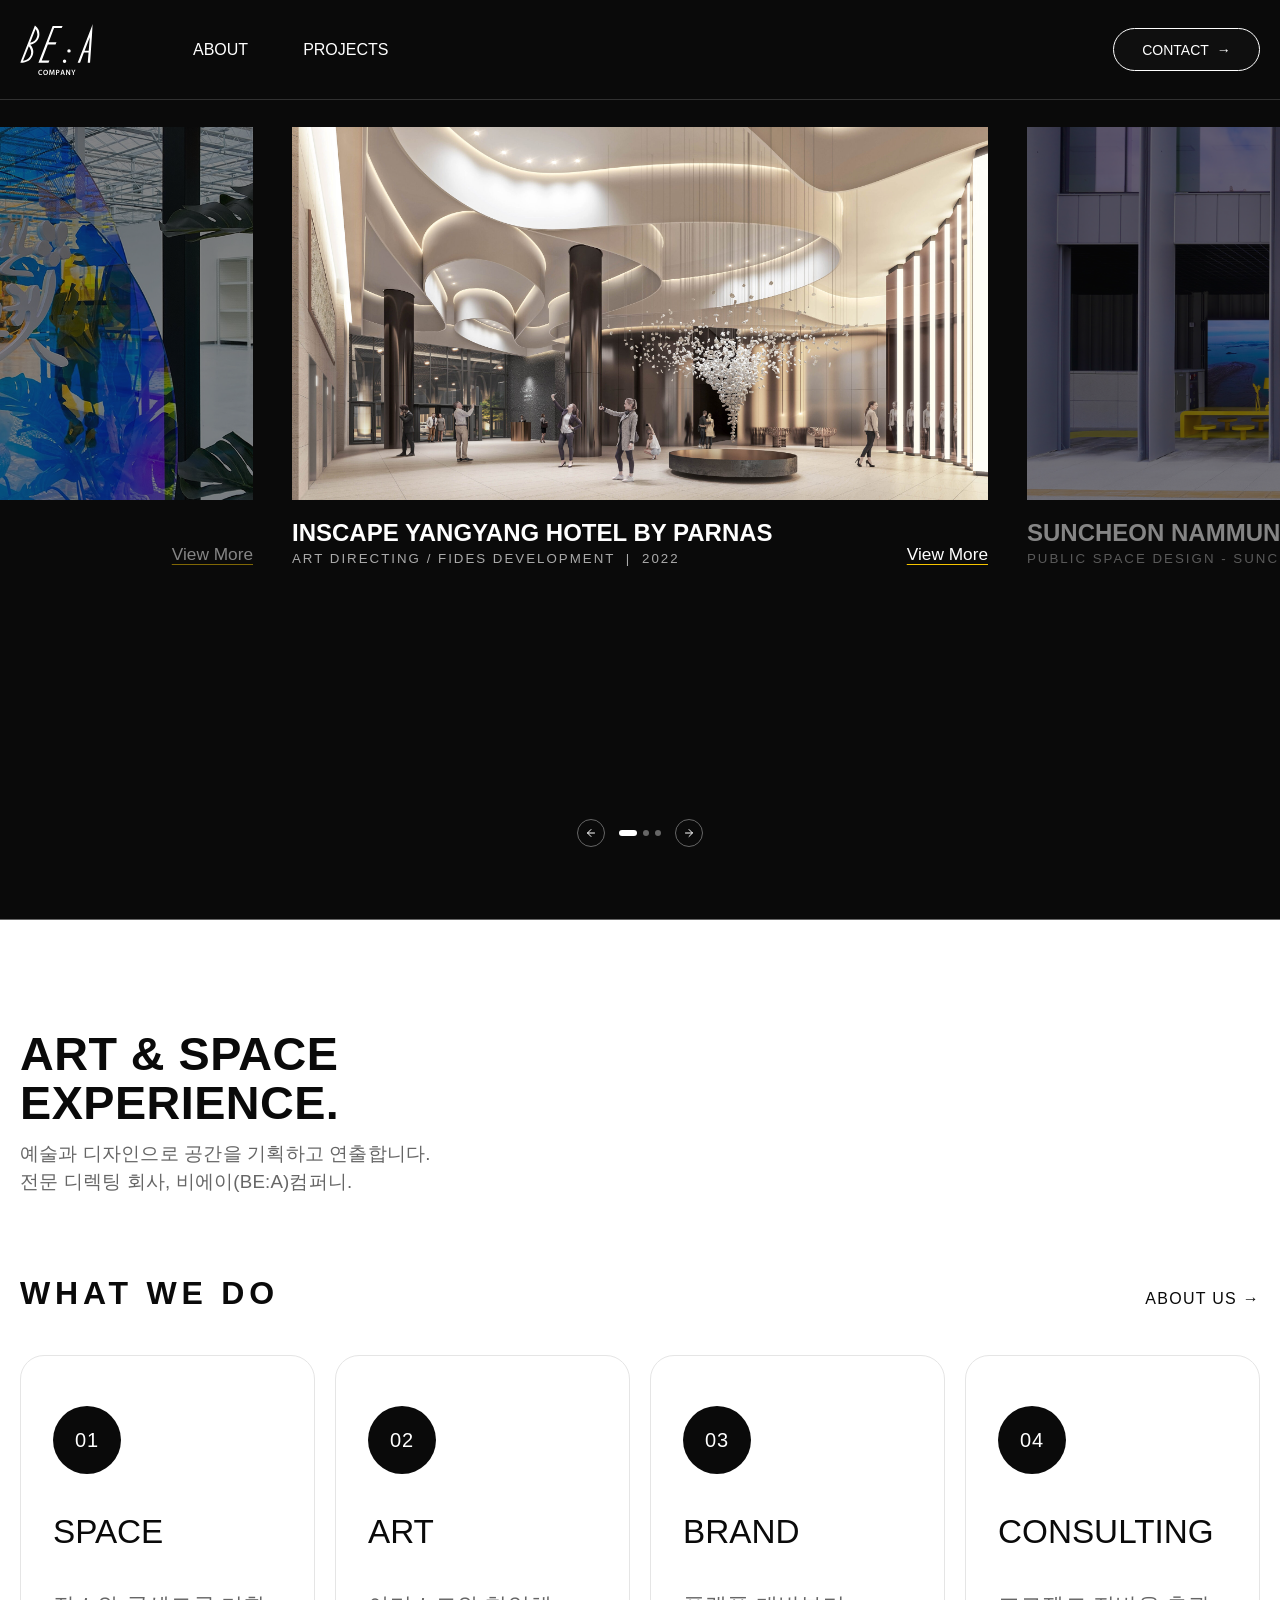
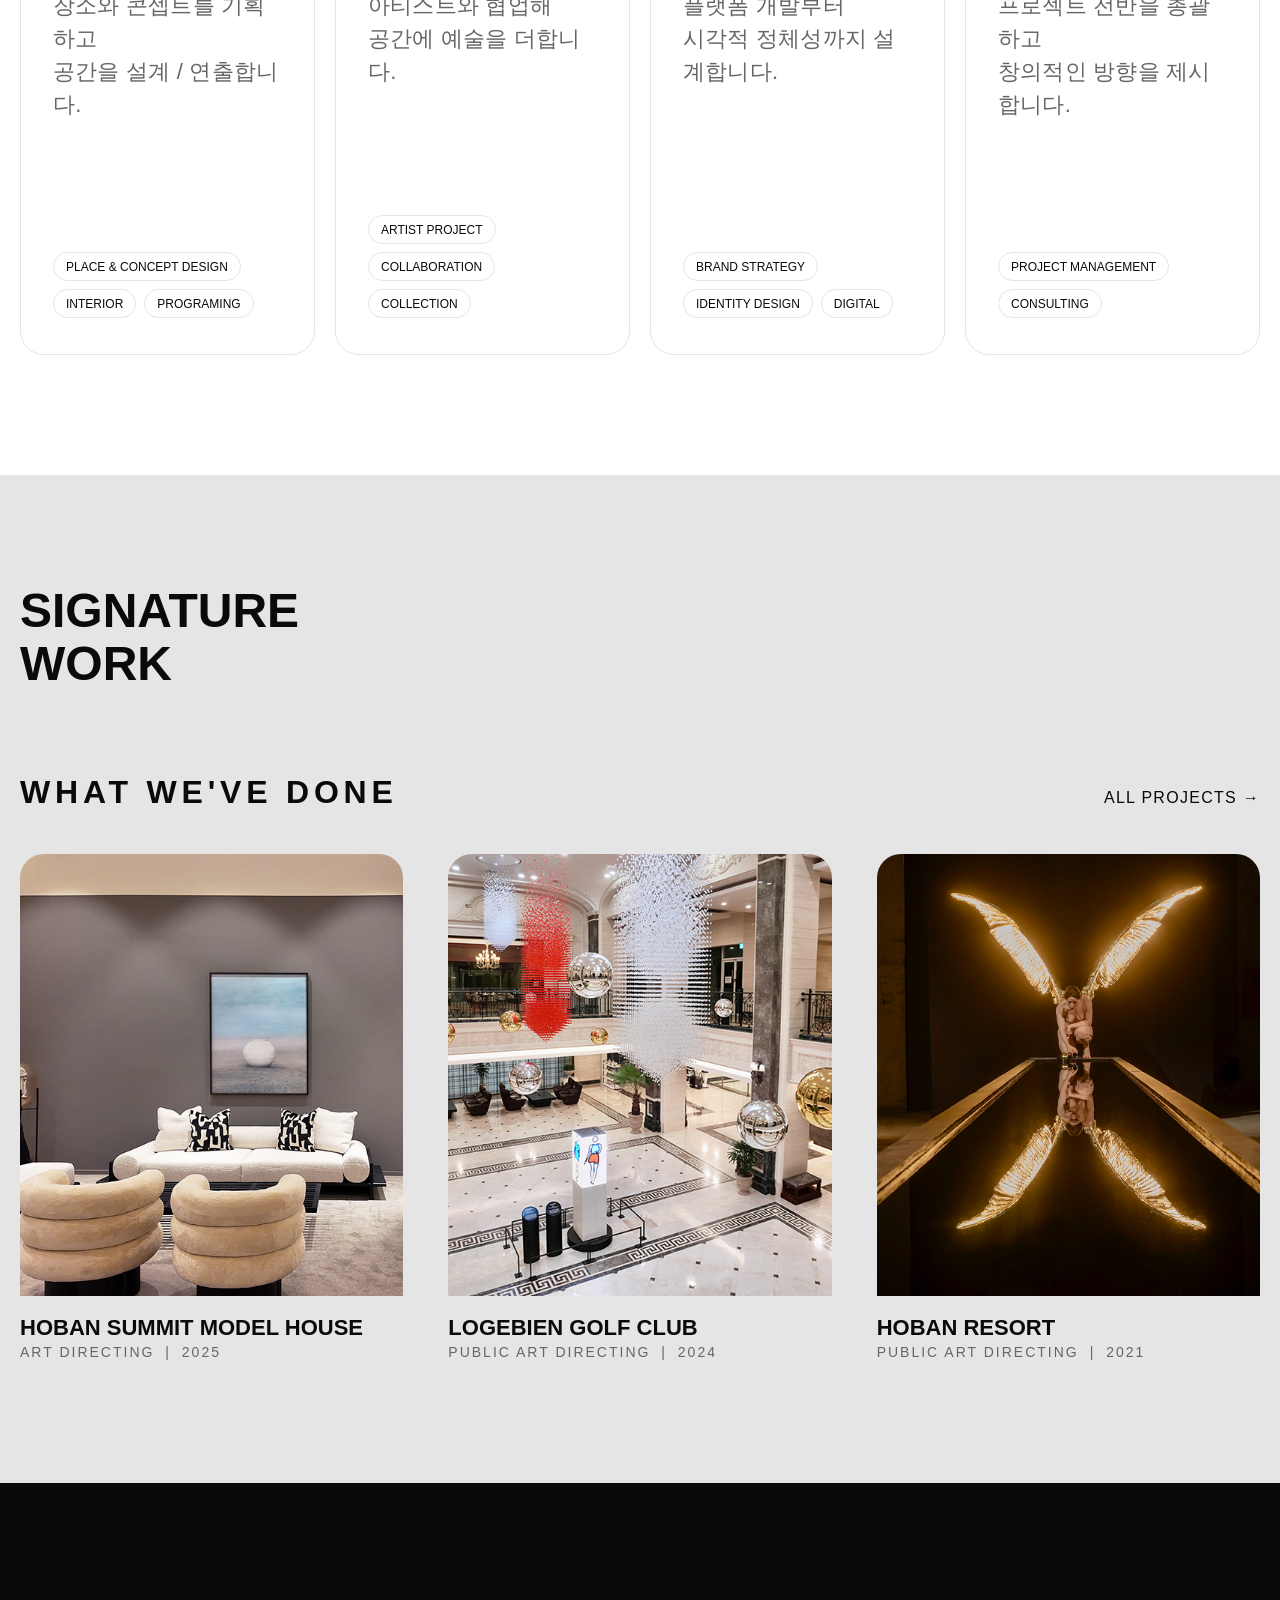
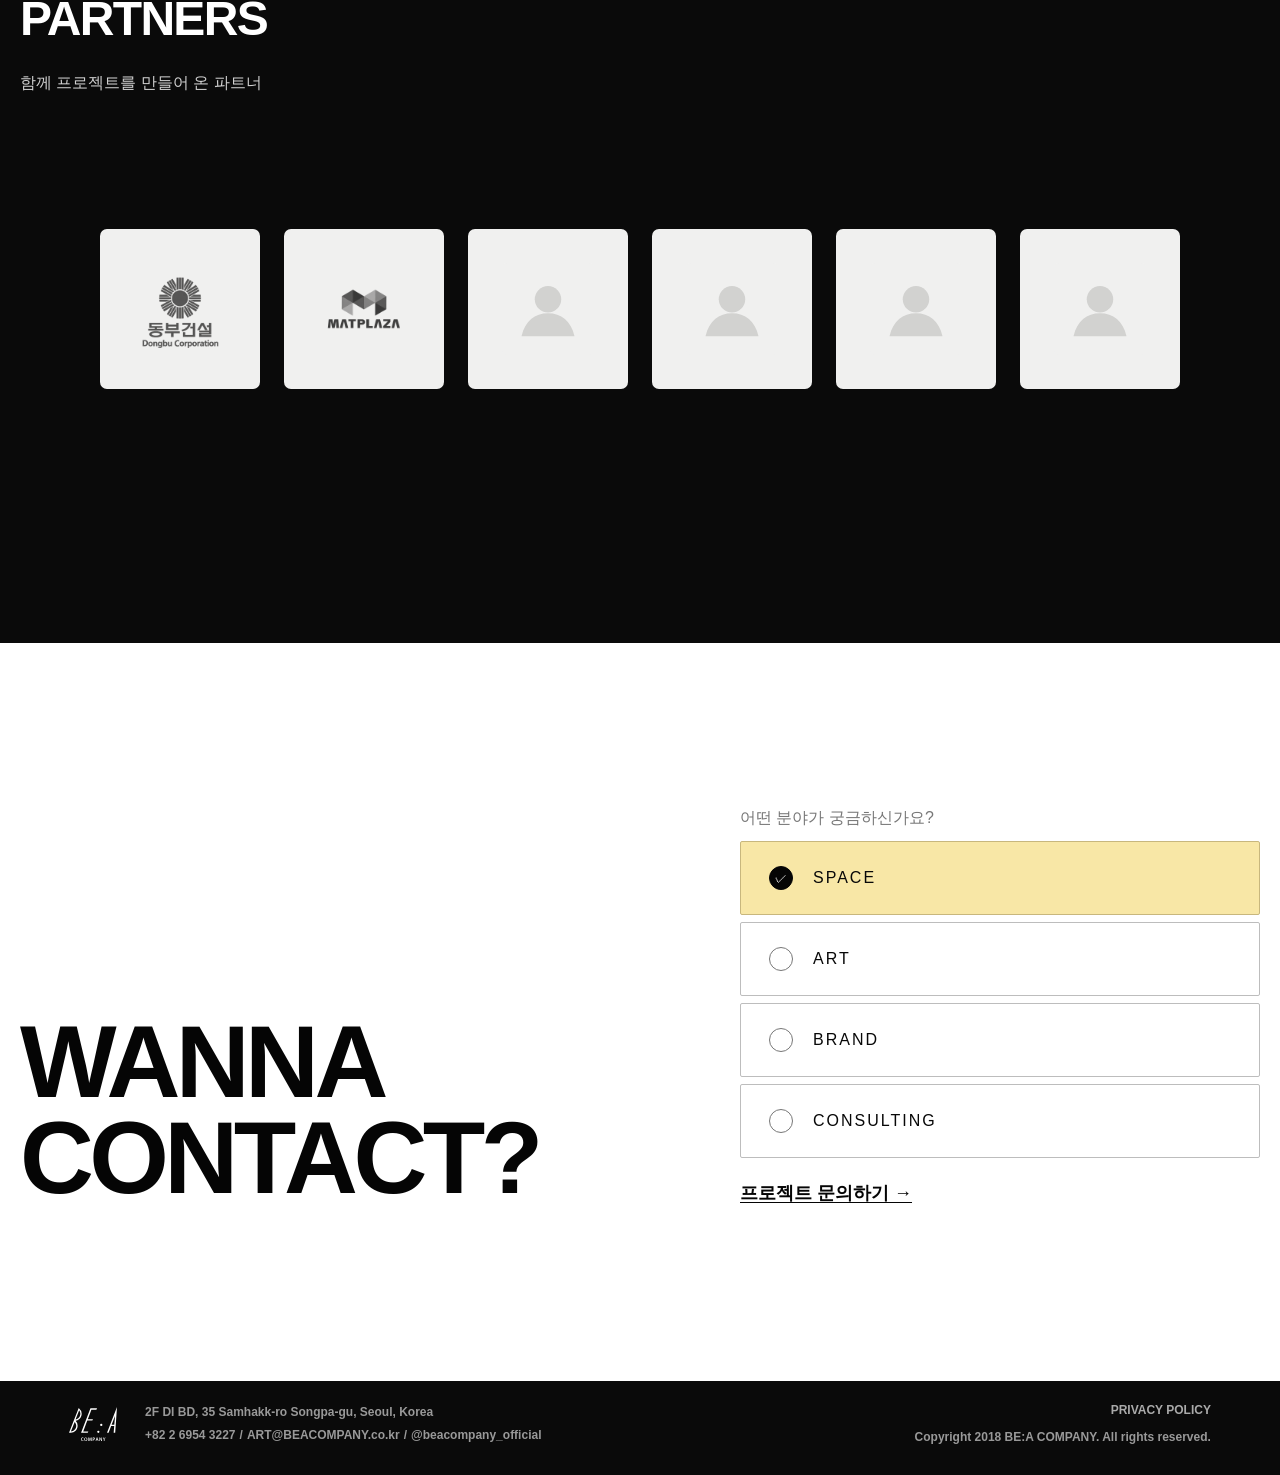
==== commit 78d505fe: "Add Dongbu and Matplaza logos to the first two partner cards Co-Authored-By: Claude Opus 5.5 <norepl" ====
--- a/Beacompany/index.html
+++ b/Beacompany/index.html
@@ -86,8 +86,8 @@
     <h2 class="partners-title">PARTNERS</h2>
     <p class="partners-description">함께 프로젝트를 만들어 온 파트너</p>
     <div class="partners-grid" aria-label="파트너 이미지 목록">
-        <button class="partner-card" type="button" aria-label="파트너 이미지 1 (임시)"><img src="data:image/svg+xml,%3Csvg xmlns='http://www.w3.org/2000/svg' viewBox='0 0 132 132'%3E%3Crect width='132' height='132' rx='7' fill='%23f0f0ef'/%3E%3Ccircle cx='66' cy='52' r='19' fill='%23d2d2d0'/%3E%3Cpath d='M28 105c5-22 19-33 38-33s33 11 38 33' fill='%23d2d2d0'/%3E%3C/svg%3E" alt="임시 파트너 이미지"></button>
-        <button class="partner-card" type="button" aria-label="파트너 이미지 2 (임시)"><img src="data:image/svg+xml,%3Csvg xmlns='http://www.w3.org/2000/svg' viewBox='0 0 132 132'%3E%3Crect width='132' height='132' rx='7' fill='%23f0f0ef'/%3E%3Ccircle cx='66' cy='52' r='19' fill='%23d2d2d0'/%3E%3Cpath d='M28 105c5-22 19-33 38-33s33 11 38 33' fill='%23d2d2d0'/%3E%3C/svg%3E" alt="임시 파트너 이미지"></button>
+        <button class="partner-card" type="button" aria-label="동부건설 Dongbu Corporation"><img src="img/partner_dongbu.png" alt="동부건설 Dongbu Corporation 로고"></button>
+        <button class="partner-card" type="button" aria-label="MATPLAZA"><img src="img/partner_matplaza.png" alt="MATPLAZA 로고"></button>
         <button class="partner-card" type="button" aria-label="파트너 이미지 3 (임시)"><img src="data:image/svg+xml,%3Csvg xmlns='http://www.w3.org/2000/svg' viewBox='0 0 132 132'%3E%3Crect width='132' height='132' rx='7' fill='%23f0f0ef'/%3E%3Ccircle cx='66' cy='52' r='19' fill='%23d2d2d0'/%3E%3Cpath d='M28 105c5-22 19-33 38-33s33 11 38 33' fill='%23d2d2d0'/%3E%3C/svg%3E" alt="임시 파트너 이미지"></button>
         <button class="partner-card" type="button" aria-label="파트너 이미지 4 (임시)"><img src="data:image/svg+xml,%3Csvg xmlns='http://www.w3.org/2000/svg' viewBox='0 0 132 132'%3E%3Crect width='132' height='132' rx='7' fill='%23f0f0ef'/%3E%3Ccircle cx='66' cy='52' r='19' fill='%23d2d2d0'/%3E%3Cpath d='M28 105c5-22 19-33 38-33s33 11 38 33' fill='%23d2d2d0'/%3E%3C/svg%3E" alt="임시 파트너 이미지"></button>
         <button class="partner-card" type="button" aria-label="파트너 이미지 5 (임시)"><img src="data:image/svg+xml,%3Csvg xmlns='http://www.w3.org/2000/svg' viewBox='0 0 132 132'%3E%3Crect width='132' height='132' rx='7' fill='%23f0f0ef'/%3E%3Ccircle cx='66' cy='52' r='19' fill='%23d2d2d0'/%3E%3Cpath d='M28 105c5-22 19-33 38-33s33 11 38 33' fill='%23d2d2d0'/%3E%3C/svg%3E" alt="임시 파트너 이미지"></button>
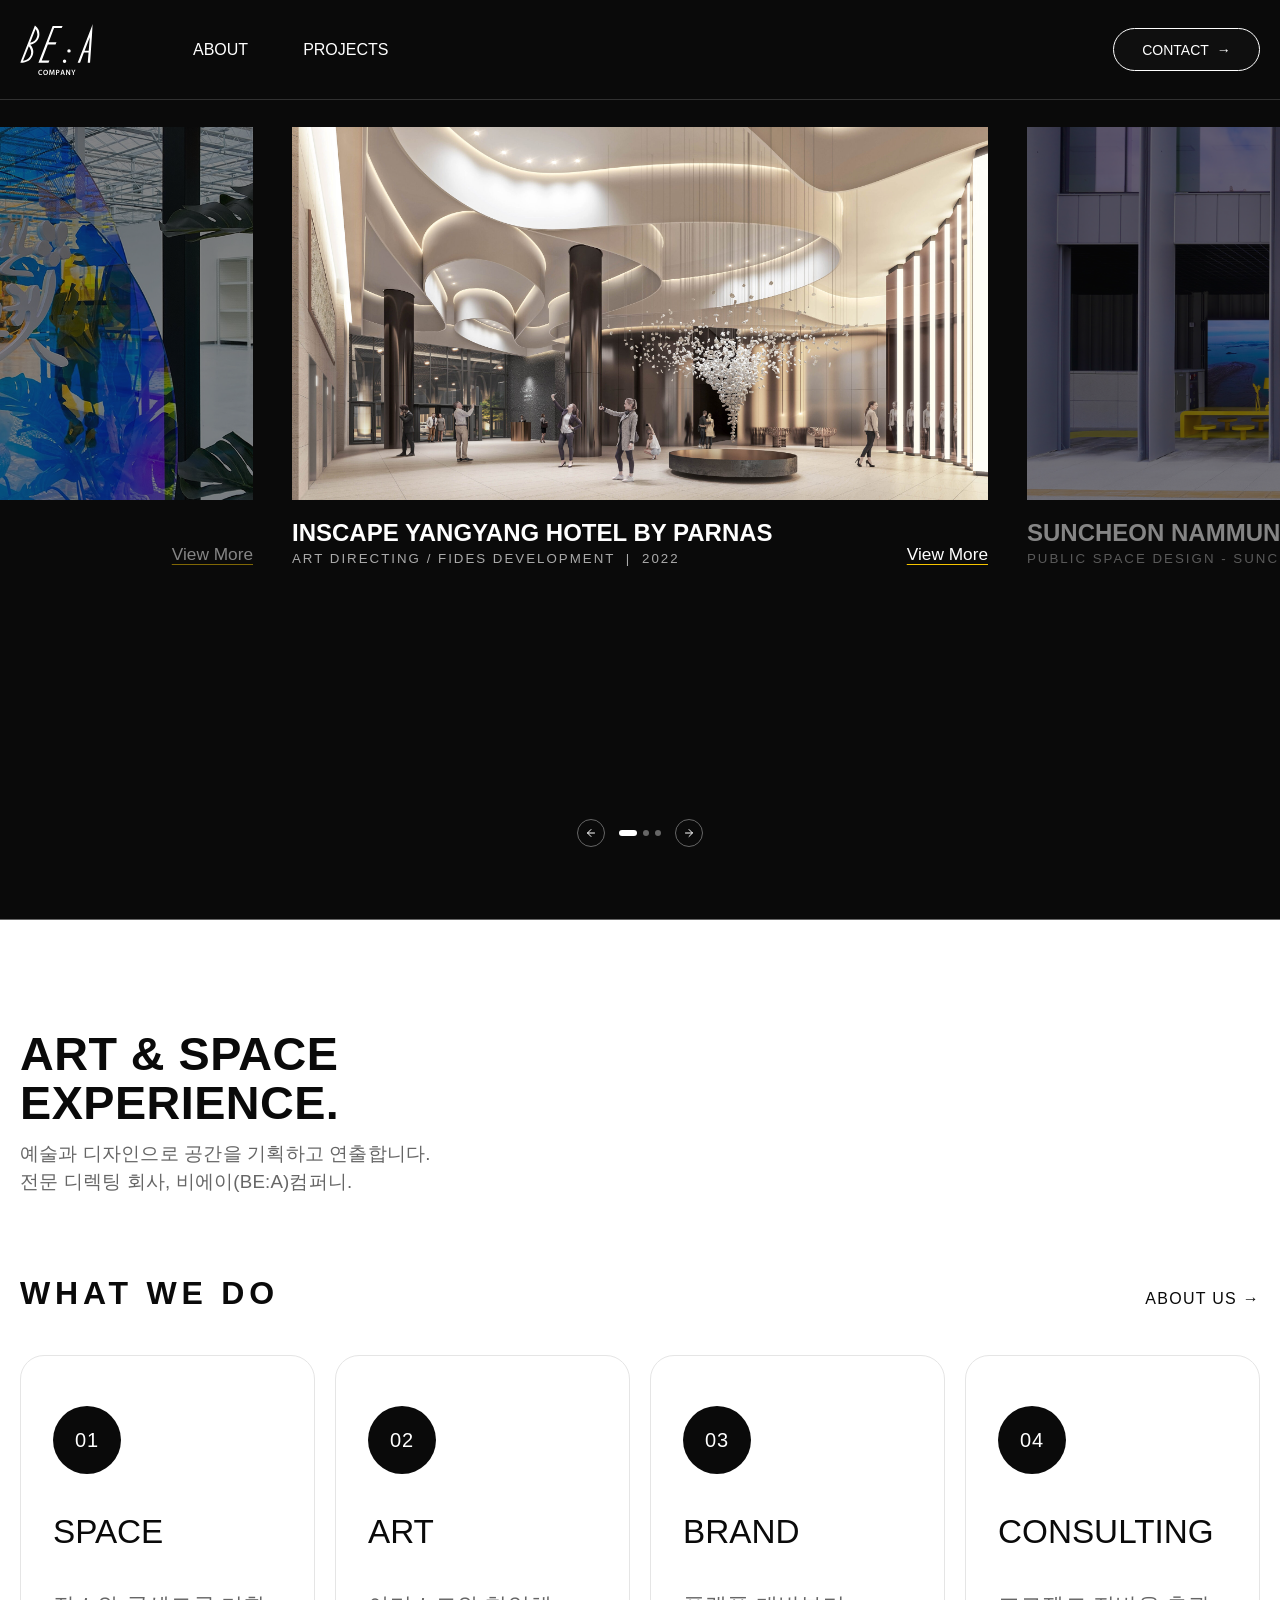
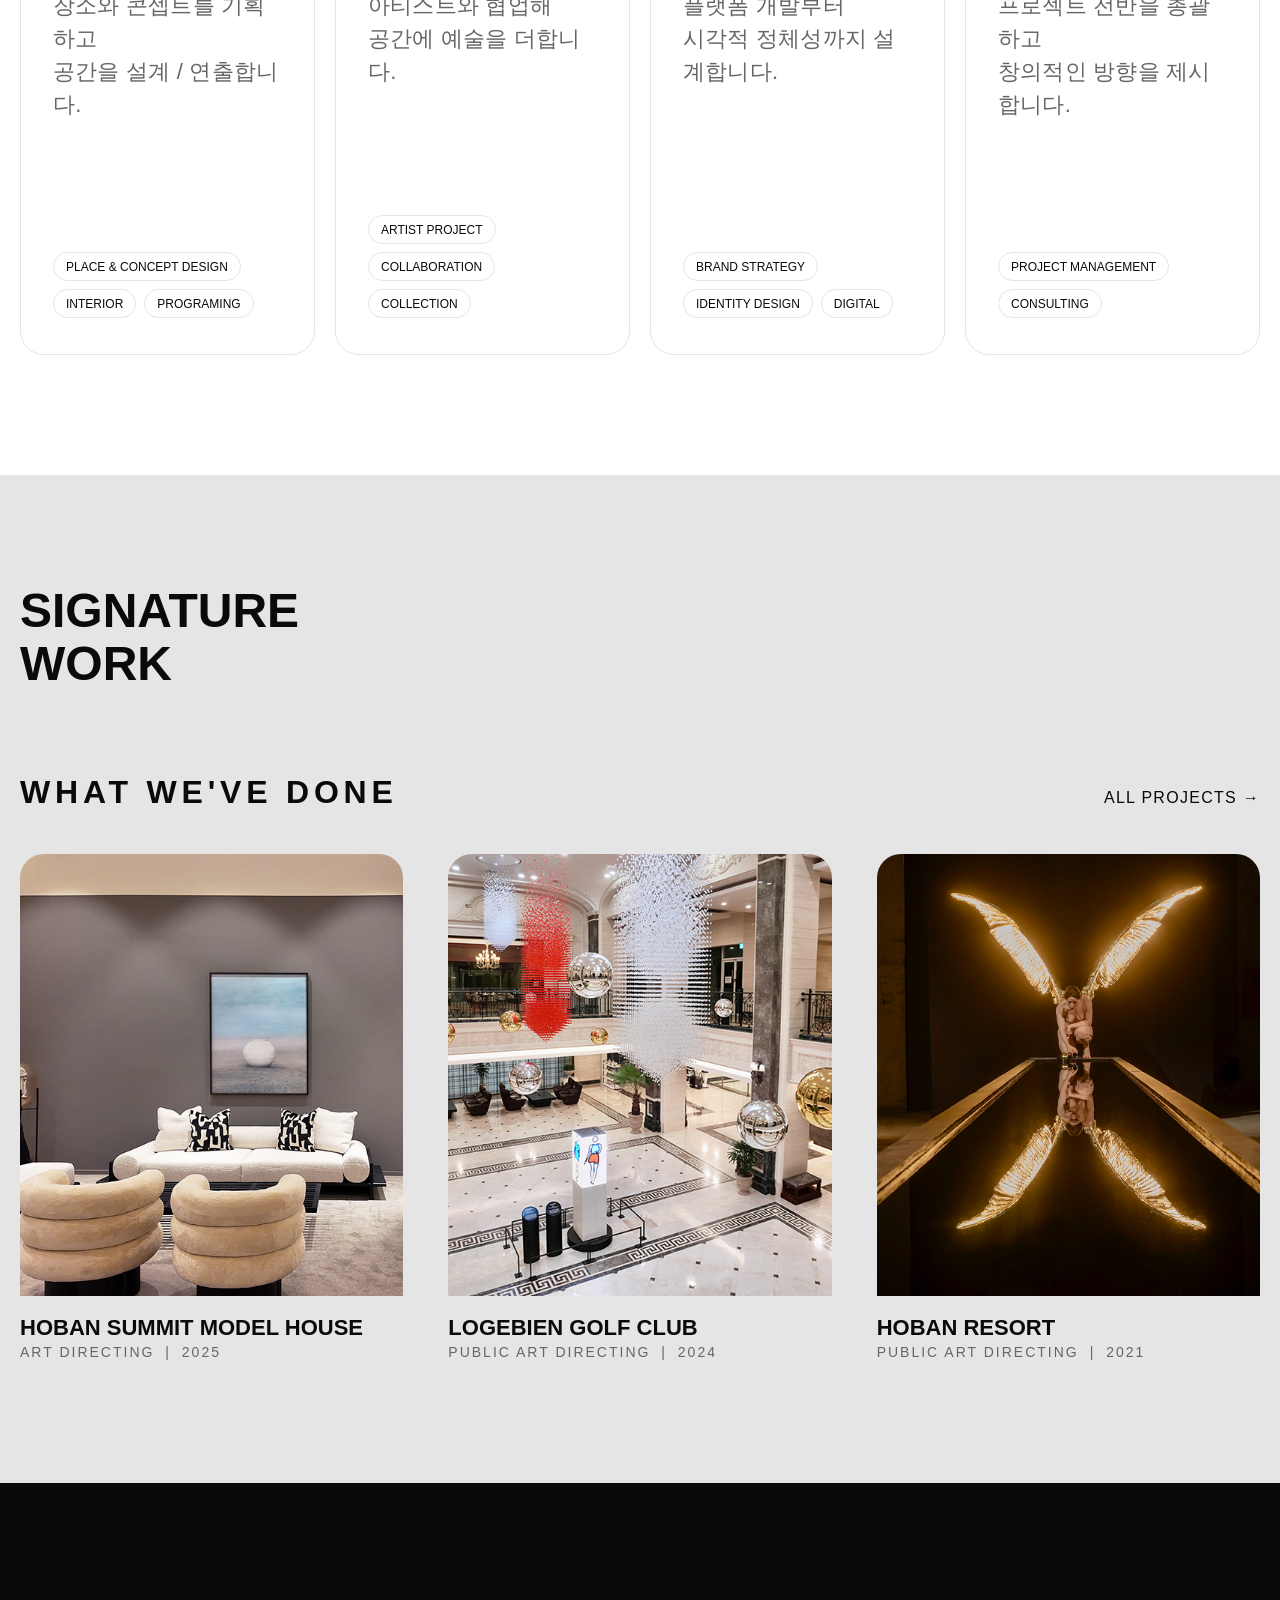
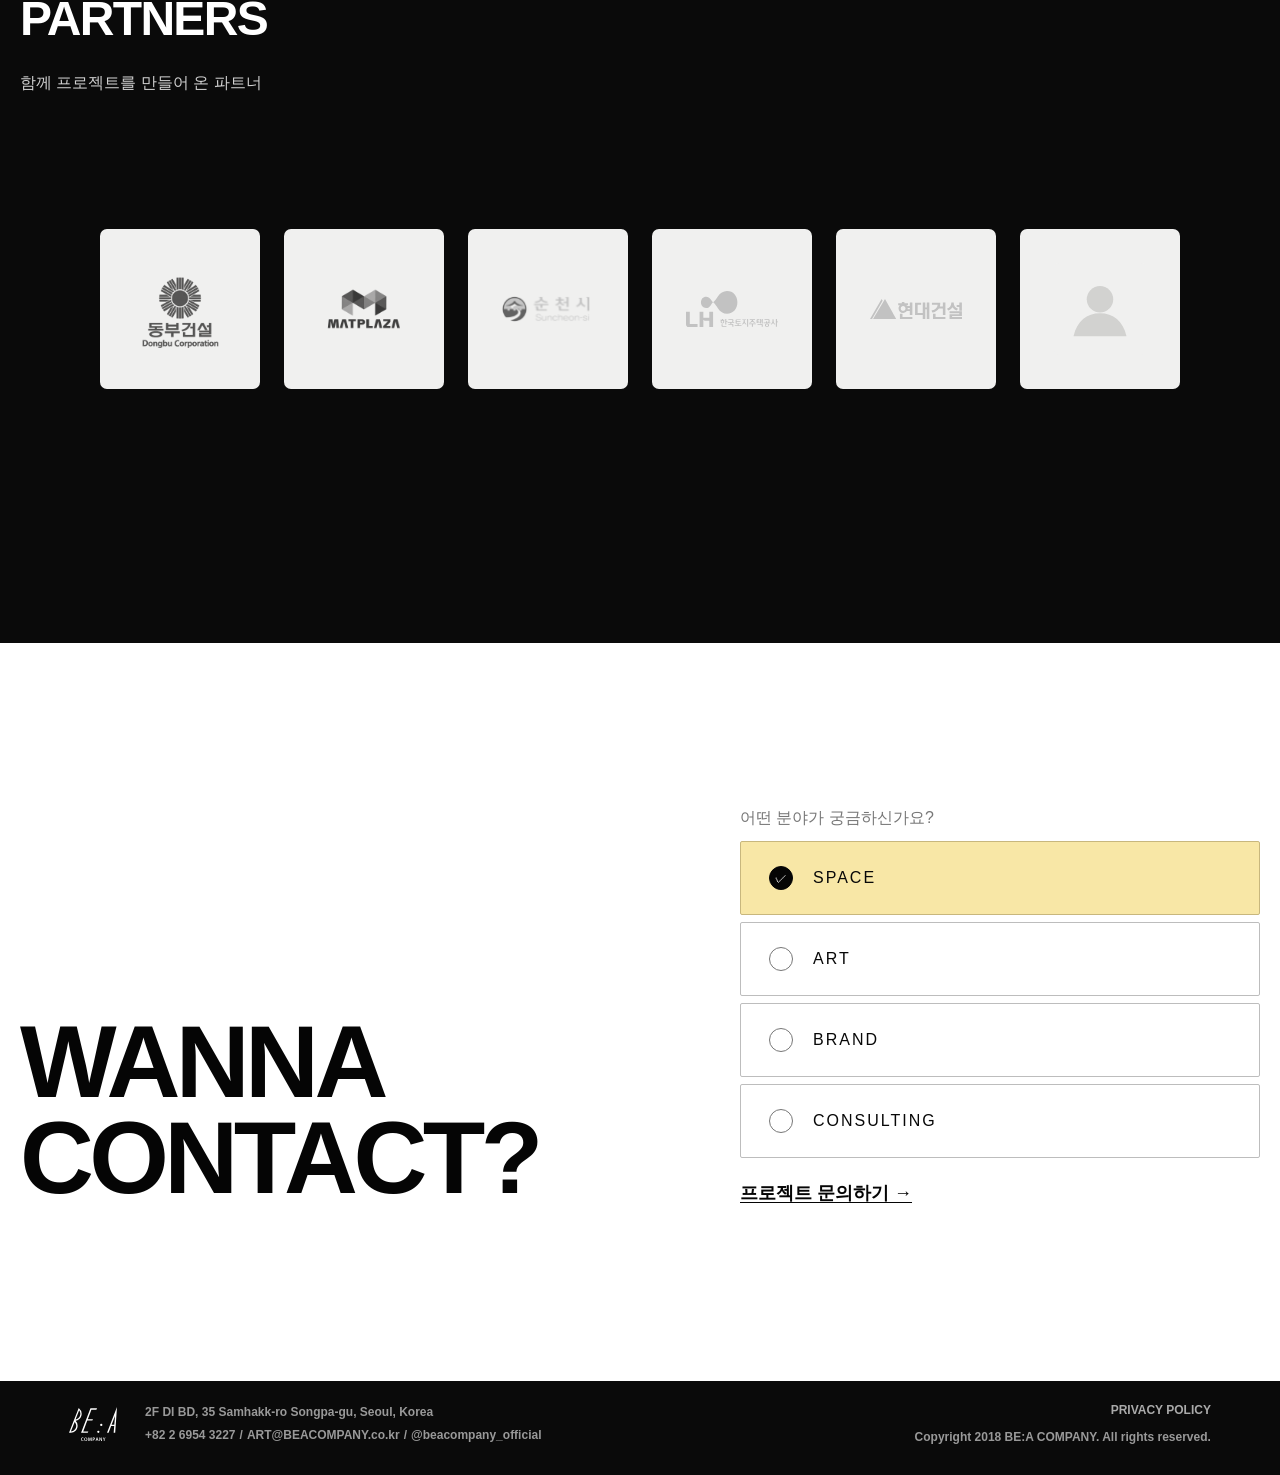
==== commit 72745743: "Add Suncheon-si, LH and Hyundai E&C logos to partner cards 3-5 Co-Authored-By: Claude Opus 5.5 <nore" ====
--- a/Beacompany/index.html
+++ b/Beacompany/index.html
@@ -88,9 +88,9 @@
     <div class="partners-grid" aria-label="파트너 이미지 목록">
         <button class="partner-card" type="button" aria-label="동부건설 Dongbu Corporation"><img src="img/partner_dongbu.png" alt="동부건설 Dongbu Corporation 로고"></button>
         <button class="partner-card" type="button" aria-label="MATPLAZA"><img src="img/partner_matplaza.png" alt="MATPLAZA 로고"></button>
-        <button class="partner-card" type="button" aria-label="파트너 이미지 3 (임시)"><img src="data:image/svg+xml,%3Csvg xmlns='http://www.w3.org/2000/svg' viewBox='0 0 132 132'%3E%3Crect width='132' height='132' rx='7' fill='%23f0f0ef'/%3E%3Ccircle cx='66' cy='52' r='19' fill='%23d2d2d0'/%3E%3Cpath d='M28 105c5-22 19-33 38-33s33 11 38 33' fill='%23d2d2d0'/%3E%3C/svg%3E" alt="임시 파트너 이미지"></button>
-        <button class="partner-card" type="button" aria-label="파트너 이미지 4 (임시)"><img src="data:image/svg+xml,%3Csvg xmlns='http://www.w3.org/2000/svg' viewBox='0 0 132 132'%3E%3Crect width='132' height='132' rx='7' fill='%23f0f0ef'/%3E%3Ccircle cx='66' cy='52' r='19' fill='%23d2d2d0'/%3E%3Cpath d='M28 105c5-22 19-33 38-33s33 11 38 33' fill='%23d2d2d0'/%3E%3C/svg%3E" alt="임시 파트너 이미지"></button>
-        <button class="partner-card" type="button" aria-label="파트너 이미지 5 (임시)"><img src="data:image/svg+xml,%3Csvg xmlns='http://www.w3.org/2000/svg' viewBox='0 0 132 132'%3E%3Crect width='132' height='132' rx='7' fill='%23f0f0ef'/%3E%3Ccircle cx='66' cy='52' r='19' fill='%23d2d2d0'/%3E%3Cpath d='M28 105c5-22 19-33 38-33s33 11 38 33' fill='%23d2d2d0'/%3E%3C/svg%3E" alt="임시 파트너 이미지"></button>
+        <button class="partner-card" type="button" aria-label="순천시 Suncheon-si"><img src="img/순천시new.svg" alt="순천시 Suncheon-si 로고"></button>
+        <button class="partner-card" type="button" aria-label="한국토지주택공사 LH"><img src="img/한국토지.svg" alt="한국토지주택공사 LH 로고"></button>
+        <button class="partner-card" type="button" aria-label="현대건설"><img src="img/현대건설.svg" alt="현대건설 로고"></button>
         <button class="partner-card" type="button" aria-label="파트너 이미지 6 (임시)"><img src="data:image/svg+xml,%3Csvg xmlns='http://www.w3.org/2000/svg' viewBox='0 0 132 132'%3E%3Crect width='132' height='132' rx='7' fill='%23f0f0ef'/%3E%3Ccircle cx='66' cy='52' r='19' fill='%23d2d2d0'/%3E%3Cpath d='M28 105c5-22 19-33 38-33s33 11 38 33' fill='%23d2d2d0'/%3E%3C/svg%3E" alt="임시 파트너 이미지"></button>
     </div>
   </div>
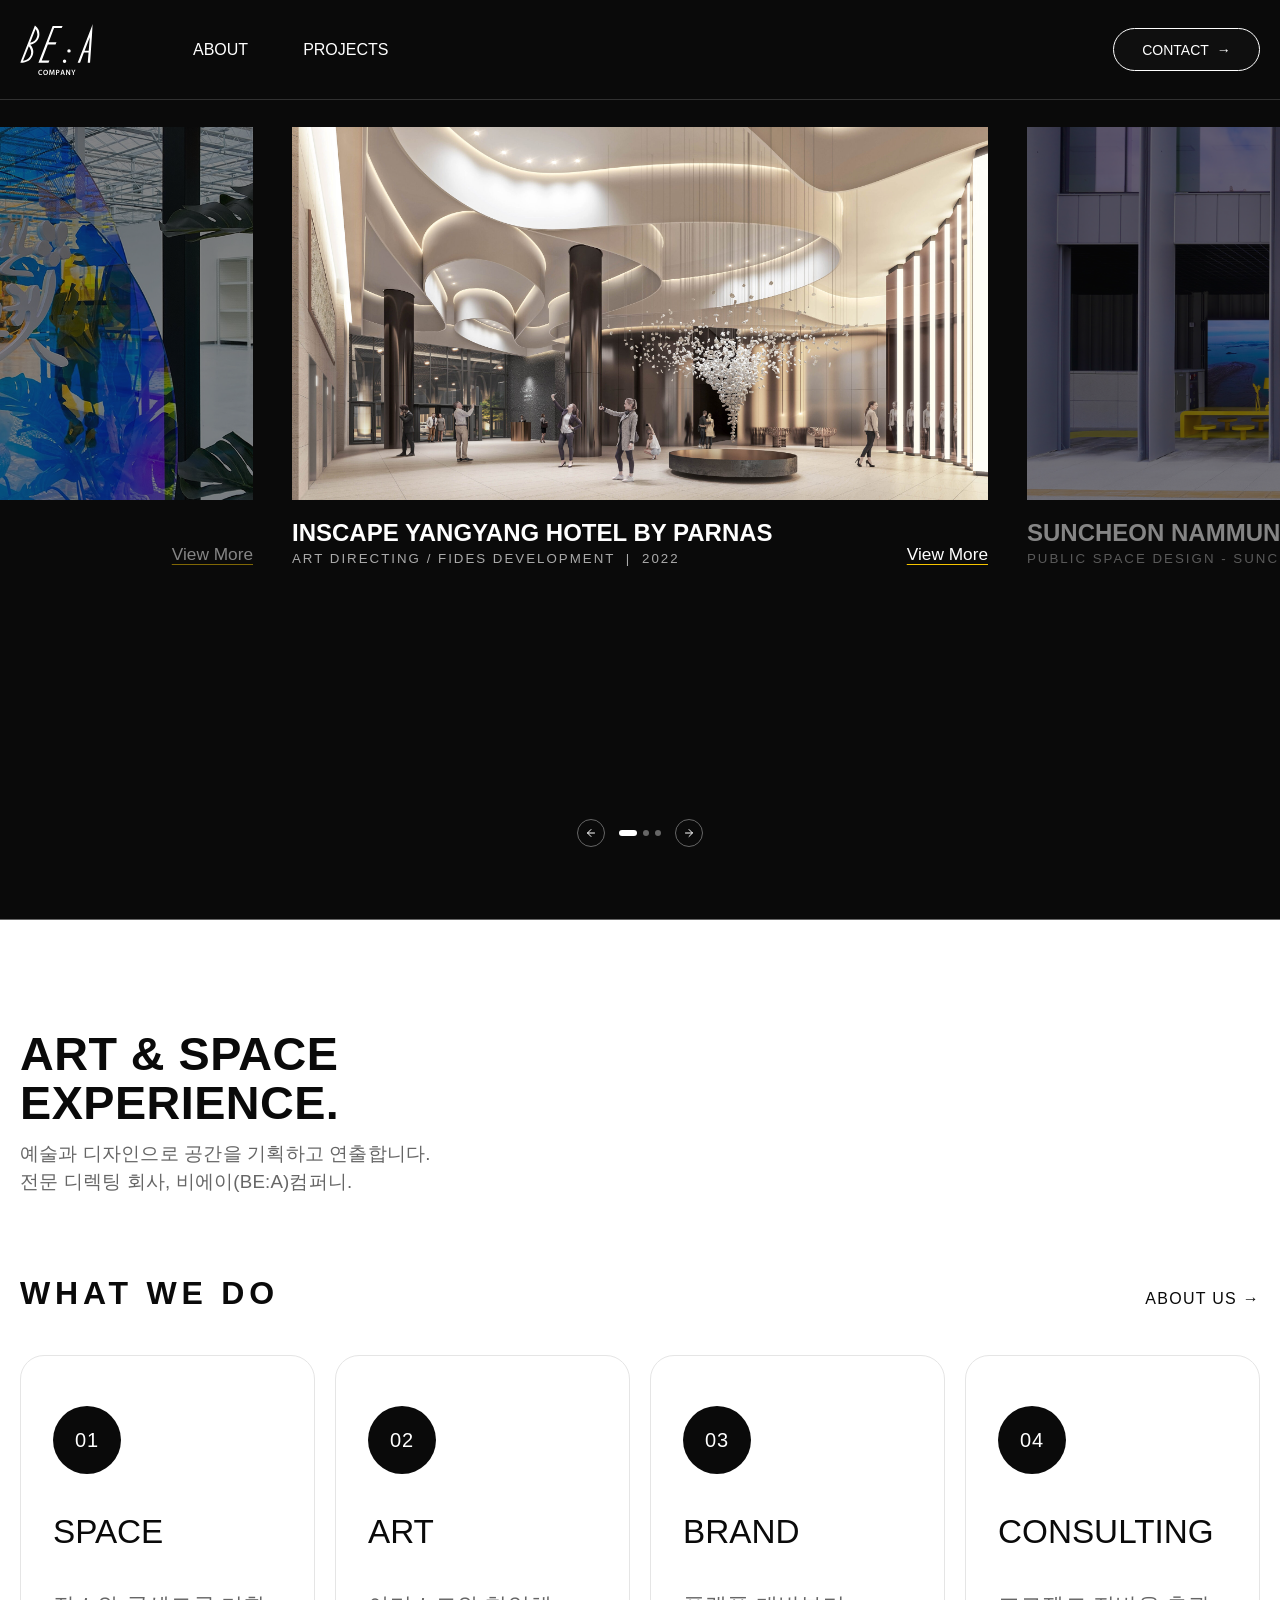
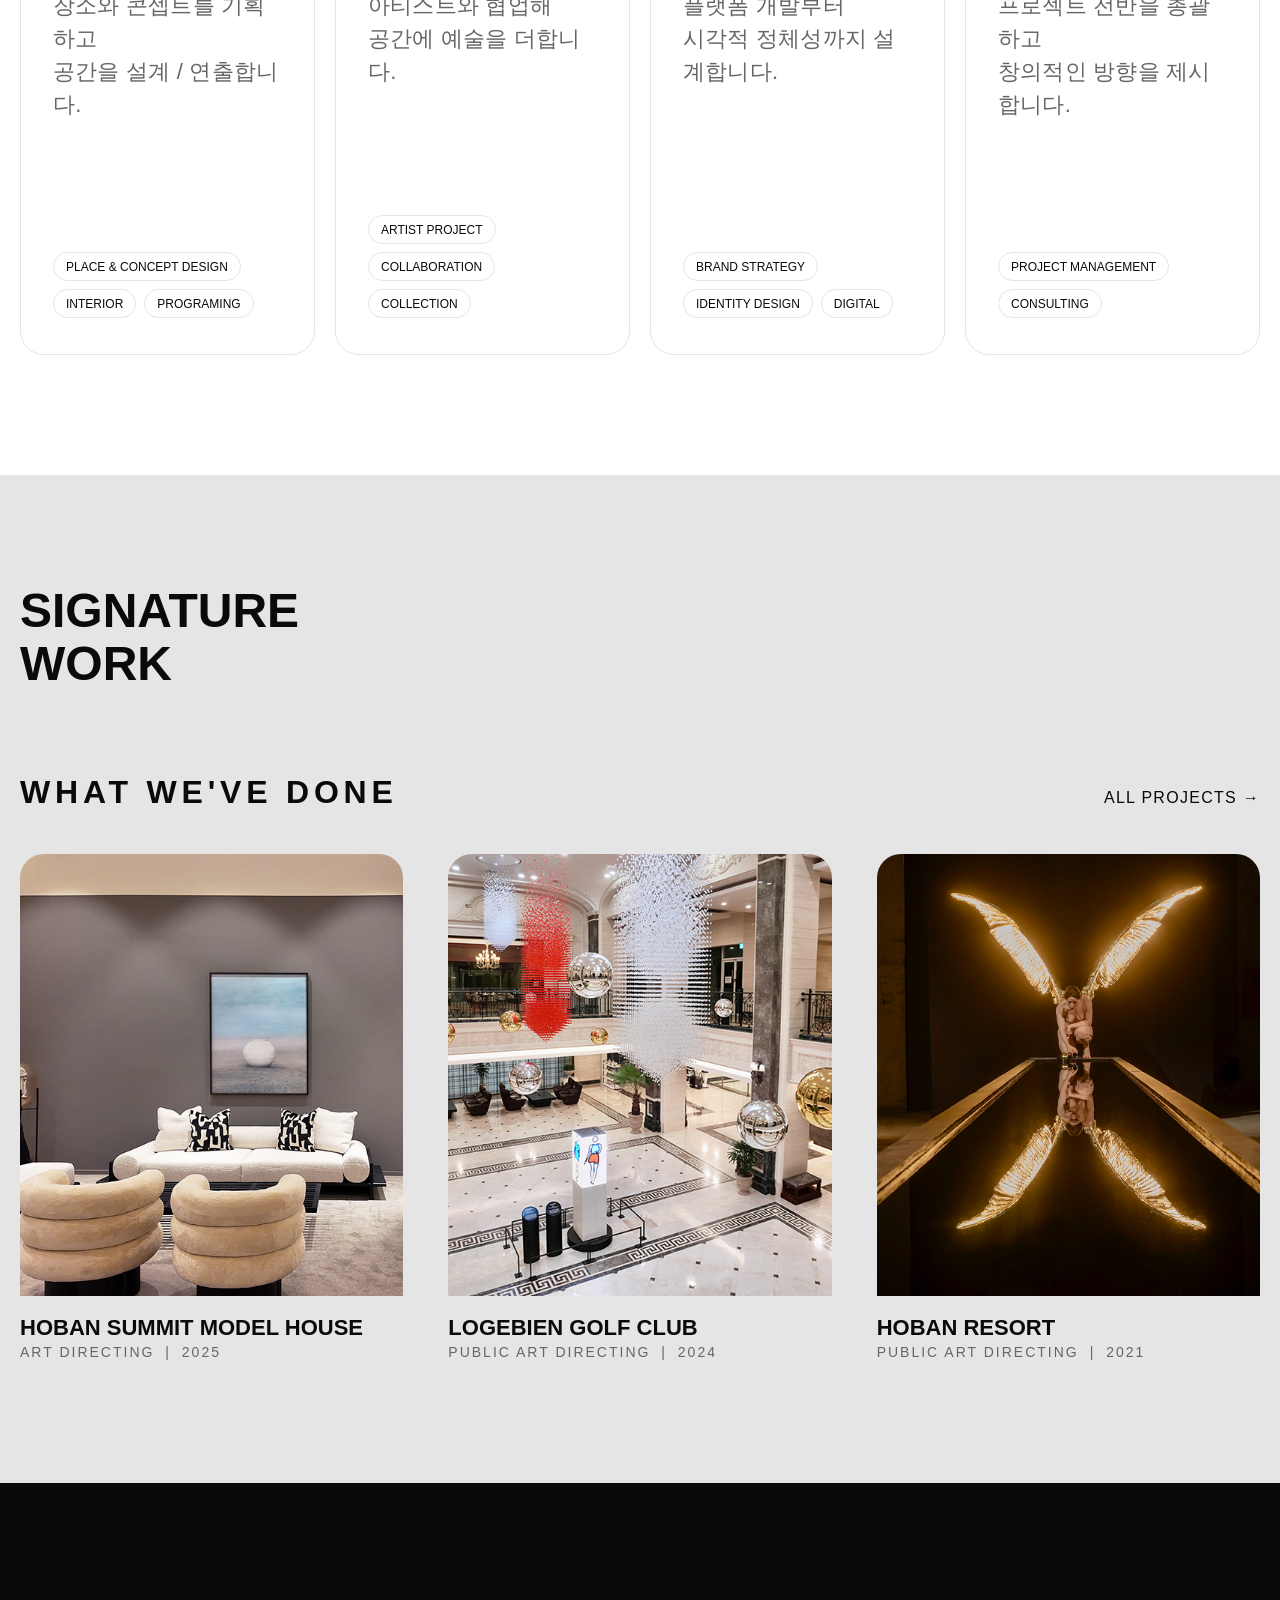
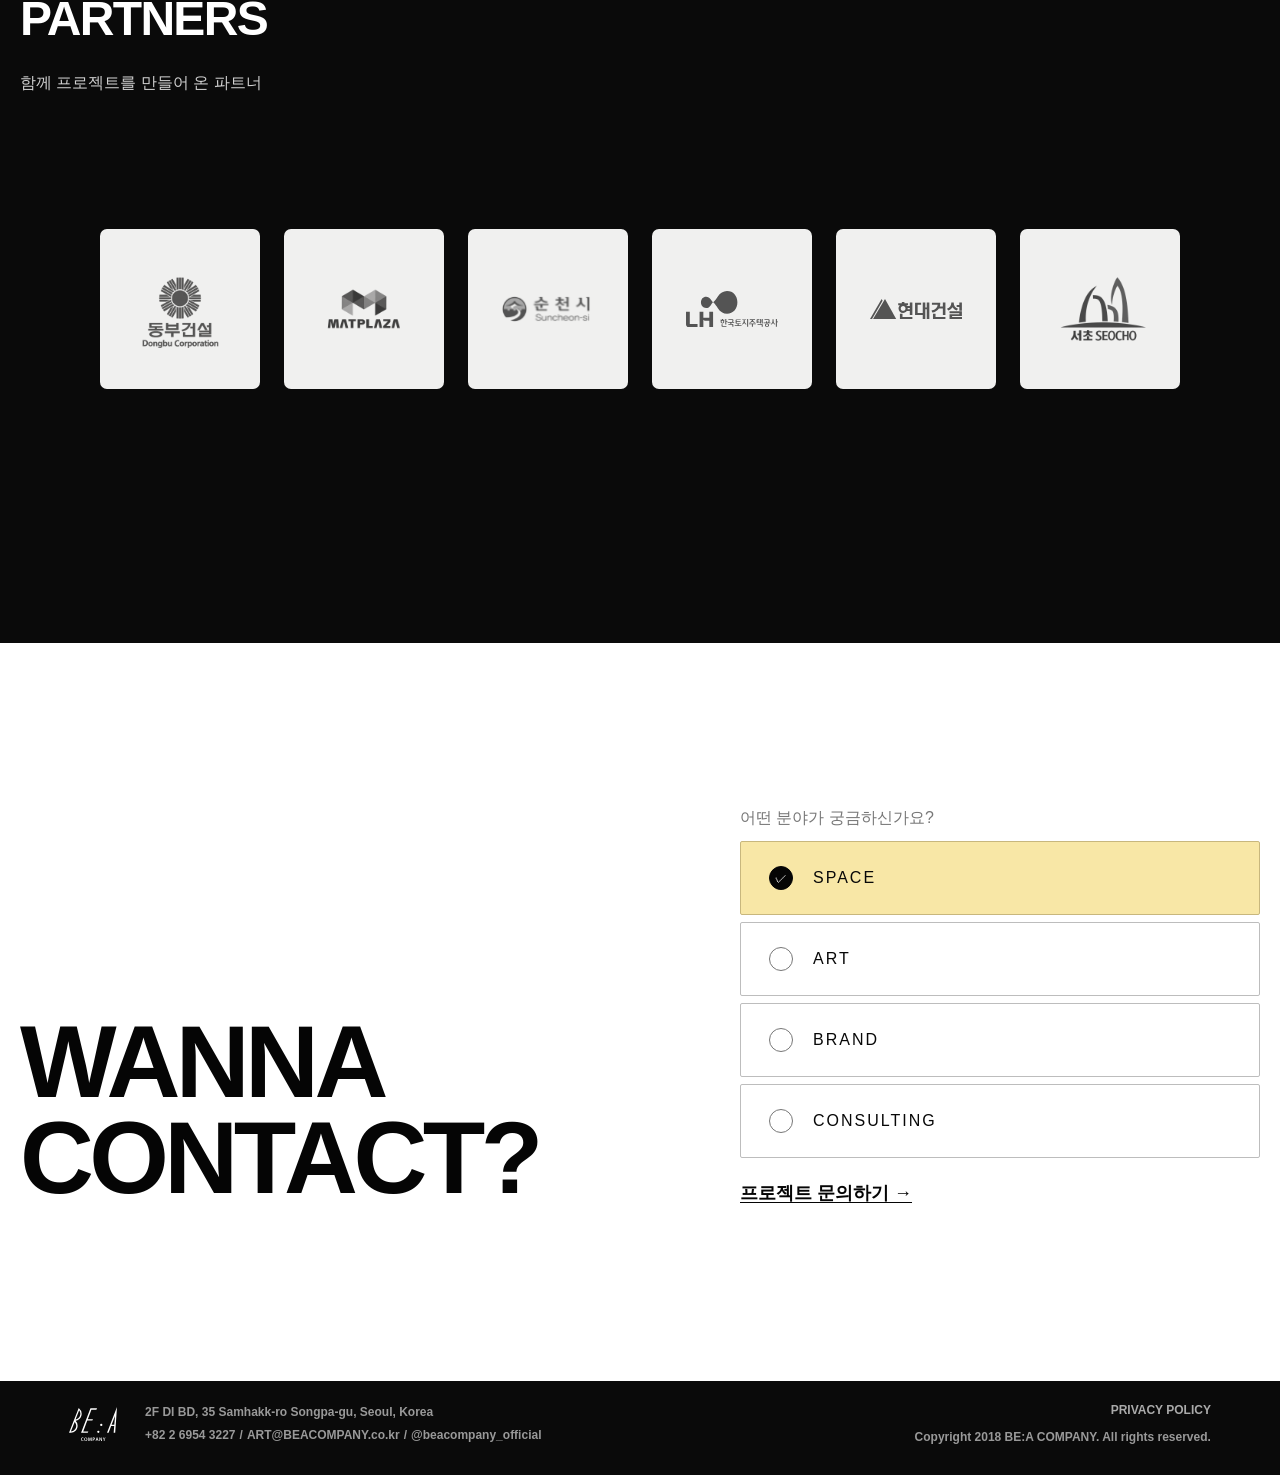
==== commit baecaaae: "Add grayscale Seocho-gu logo to the last partner card Co-Authored-By: Claude Opus 5.5 <noreply@anthr" ====
--- a/Beacompany/index.html
+++ b/Beacompany/index.html
@@ -91,7 +91,7 @@
         <button class="partner-card" type="button" aria-label="순천시 Suncheon-si"><img src="img/순천시new.svg" alt="순천시 Suncheon-si 로고"></button>
         <button class="partner-card" type="button" aria-label="한국토지주택공사 LH"><img src="img/한국토지.svg" alt="한국토지주택공사 LH 로고"></button>
         <button class="partner-card" type="button" aria-label="현대건설"><img src="img/현대건설.svg" alt="현대건설 로고"></button>
-        <button class="partner-card" type="button" aria-label="파트너 이미지 6 (임시)"><img src="data:image/svg+xml,%3Csvg xmlns='http://www.w3.org/2000/svg' viewBox='0 0 132 132'%3E%3Crect width='132' height='132' rx='7' fill='%23f0f0ef'/%3E%3Ccircle cx='66' cy='52' r='19' fill='%23d2d2d0'/%3E%3Cpath d='M28 105c5-22 19-33 38-33s33 11 38 33' fill='%23d2d2d0'/%3E%3C/svg%3E" alt="임시 파트너 이미지"></button>
+        <button class="partner-card" type="button" aria-label="서초구 Seocho-gu"><img src="img/partner_seocho.png" alt="서초구 Seocho-gu 로고"></button>
     </div>
   </div>
 </section>
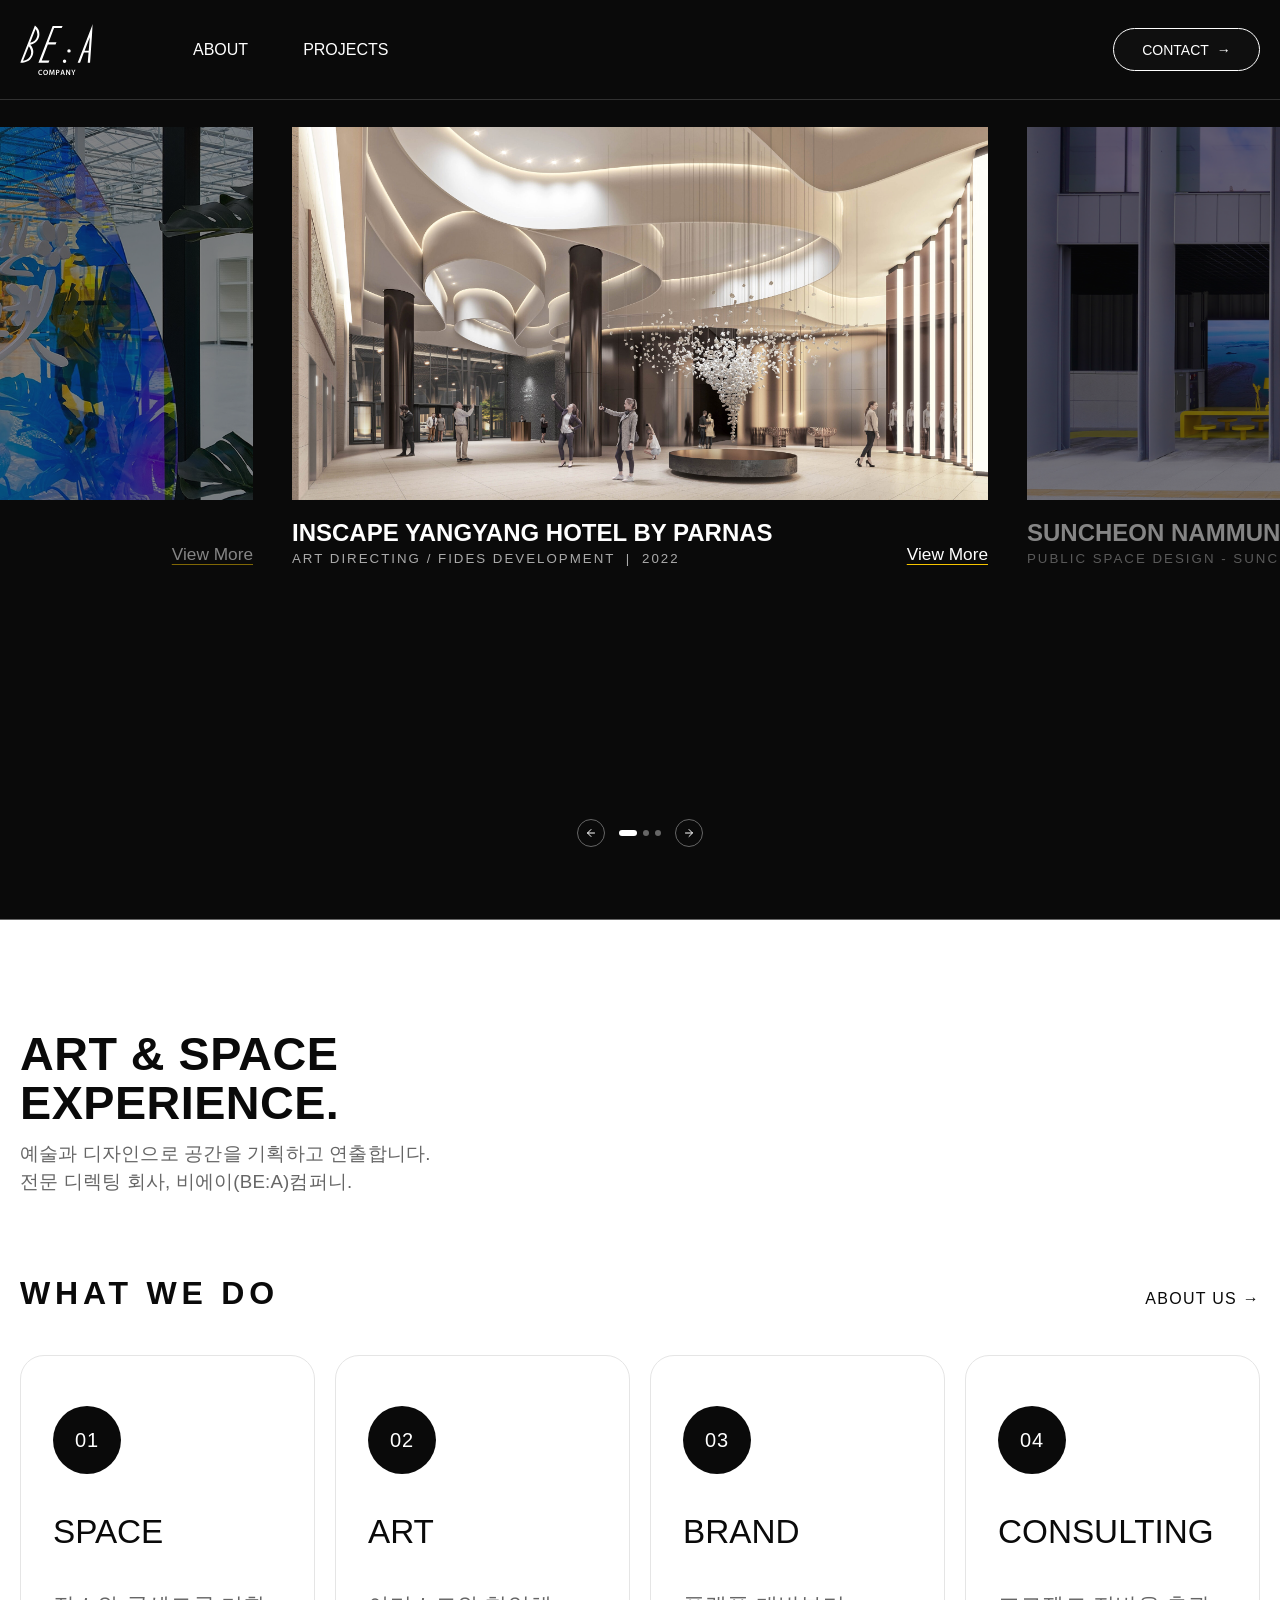
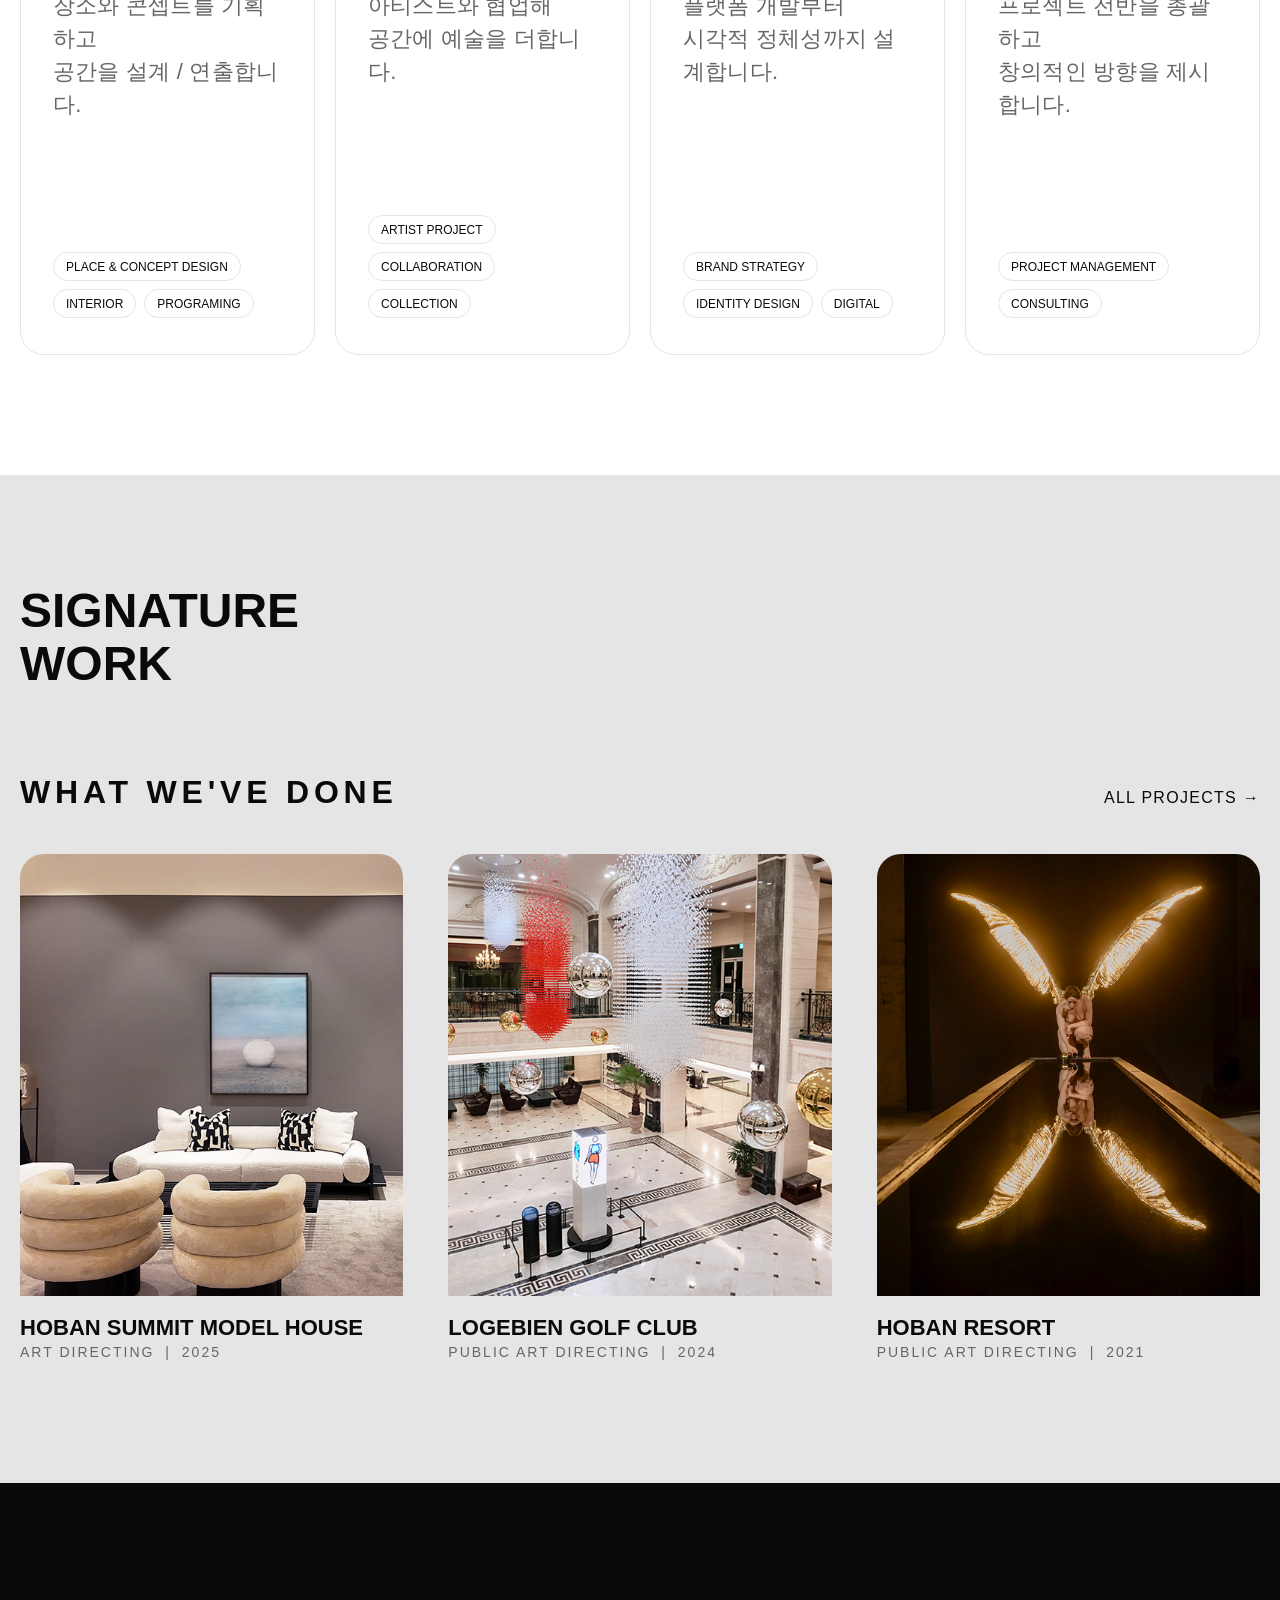
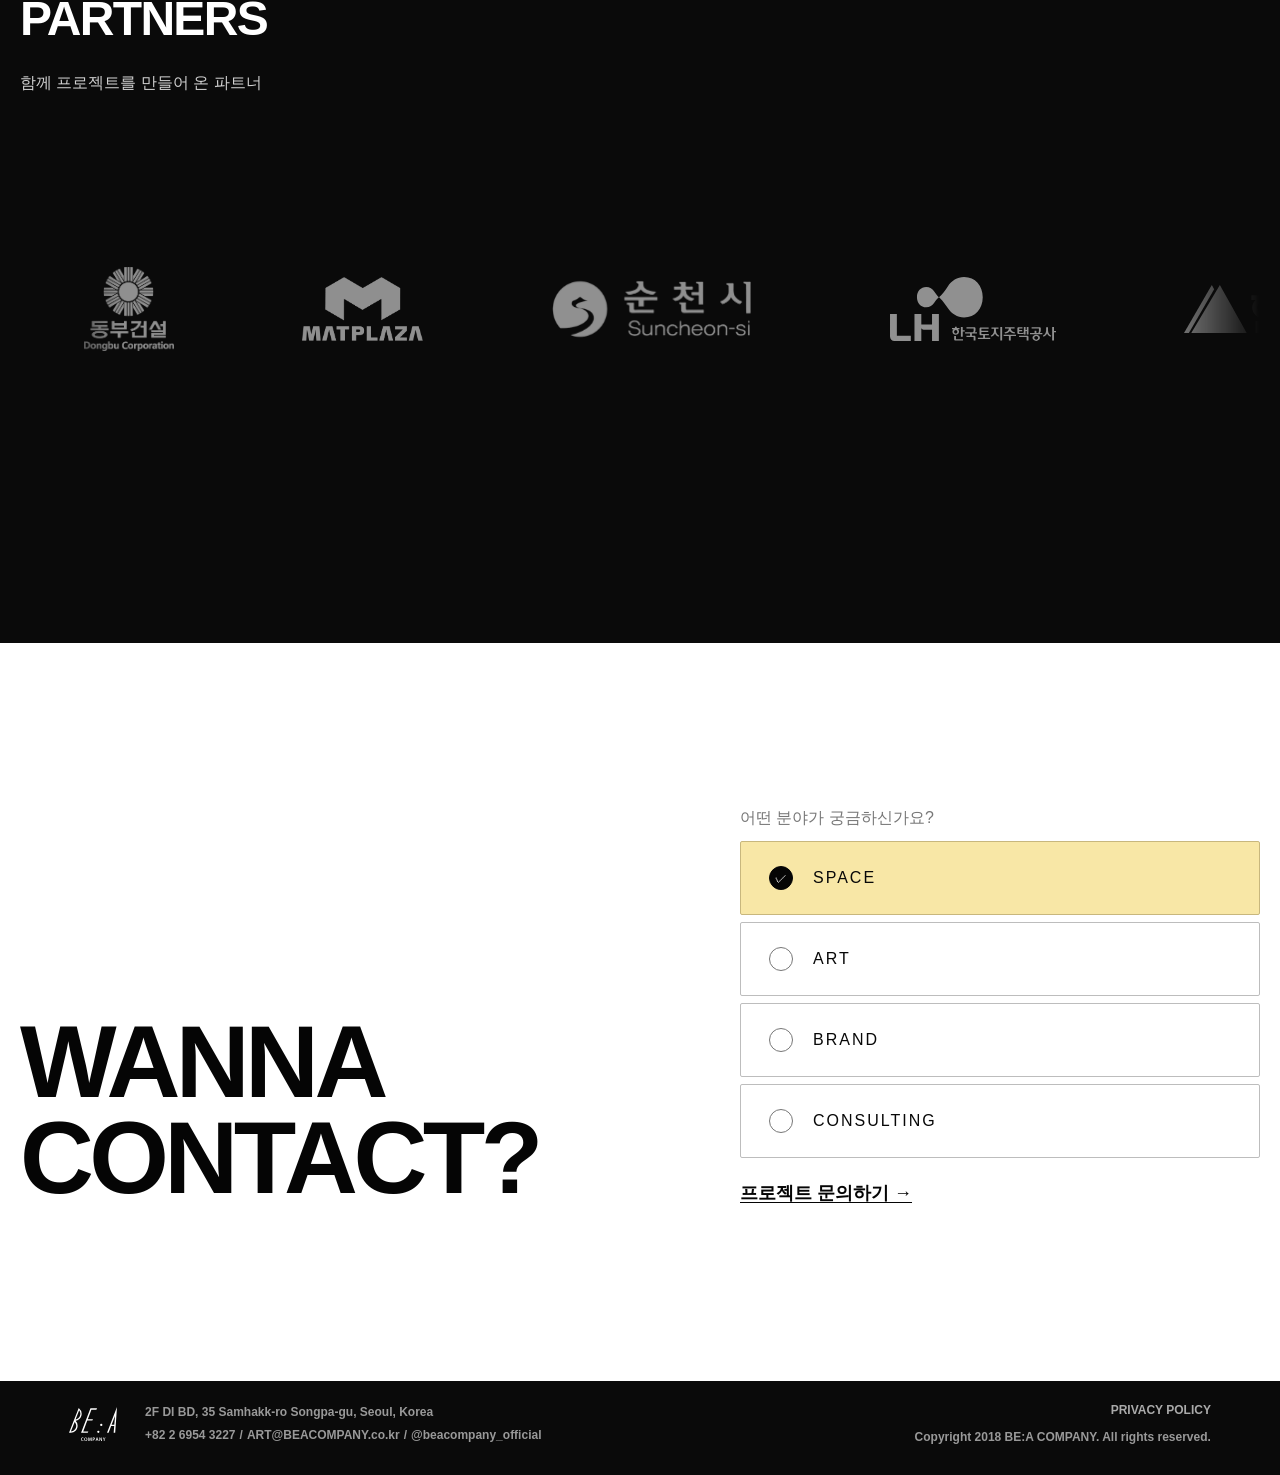
==== commit 346636de: "Turn partner logos into a scrolling strip with hover and click states Reuses the existing .partners-" ====
--- a/Beacompany/index.html
+++ b/Beacompany/index.html
@@ -3,7 +3,7 @@
 <meta charset="UTF-8"><meta name="viewport" content="width=device-width, initial-scale=1.0">
 <title>BE:A COMPANY</title>
 <link rel="stylesheet" href="../css/default.css"><link rel="stylesheet" href="../font/css/pretendardvariable.css"><link rel="stylesheet" href="css/main.css">
-<script src="js/main.js?v=5" defer></script></head><body><div id="wrap">
+<script src="js/main.js?v=7" defer></script></head><body><div id="wrap">
 <header class="site-header"><div class="header-inner">
 <a class="brand-mark" href="#" aria-label="BE:A Company home"><img src="img/logo_white.svg" alt="BE:A Company"></a>
 <nav class="main-nav" aria-label="Main navigation"><a href="about.html">ABOUT</a><a href="projects.html">PROJECTS</a></nav>
@@ -85,13 +85,25 @@
   <div class="partners-inner">
     <h2 class="partners-title">PARTNERS</h2>
     <p class="partners-description">함께 프로젝트를 만들어 온 파트너</p>
-    <div class="partners-grid" aria-label="파트너 이미지 목록">
-        <button class="partner-card" type="button" aria-label="동부건설 Dongbu Corporation"><img src="img/partner_dongbu.png" alt="동부건설 Dongbu Corporation 로고"></button>
-        <button class="partner-card" type="button" aria-label="MATPLAZA"><img src="img/partner_matplaza.png" alt="MATPLAZA 로고"></button>
-        <button class="partner-card" type="button" aria-label="순천시 Suncheon-si"><img src="img/순천시new.svg" alt="순천시 Suncheon-si 로고"></button>
-        <button class="partner-card" type="button" aria-label="한국토지주택공사 LH"><img src="img/한국토지.svg" alt="한국토지주택공사 LH 로고"></button>
-        <button class="partner-card" type="button" aria-label="현대건설"><img src="img/현대건설.svg" alt="현대건설 로고"></button>
-        <button class="partner-card" type="button" aria-label="서초구 Seocho-gu"><img src="img/partner_seocho.png" alt="서초구 Seocho-gu 로고"></button>
+    <div class="partners-marquee" aria-label="파트너 로고 목록">
+      <div class="partners-track">
+        <div class="partners-group">
+          <button class="partner-logo" type="button" data-partner="dongbu" aria-pressed="false"><img src="img/partner_dongbu.png" alt="동부건설"></button>
+          <button class="partner-logo" type="button" data-partner="matplaza" aria-pressed="false"><img src="img/partner_matplaza.png" alt="MATPLAZA"></button>
+          <button class="partner-logo" type="button" data-partner="suncheon" aria-pressed="false"><img src="img/순천시new.svg" alt="순천시"></button>
+          <button class="partner-logo" type="button" data-partner="lh" aria-pressed="false"><img src="img/한국토지.svg" alt="LH 한국토지주택공사"></button>
+          <button class="partner-logo" type="button" data-partner="hyundai" aria-pressed="false"><img src="img/현대건설.svg" alt="현대건설"></button>
+          <button class="partner-logo" type="button" data-partner="seocho" aria-pressed="false"><img src="img/partner_seocho.png" alt="서초구"></button>
+        </div>
+        <div class="partners-group" aria-hidden="true">
+          <button class="partner-logo" type="button" data-partner="dongbu" tabindex="-1" aria-pressed="false"><img src="img/partner_dongbu.png" alt=""></button>
+          <button class="partner-logo" type="button" data-partner="matplaza" tabindex="-1" aria-pressed="false"><img src="img/partner_matplaza.png" alt=""></button>
+          <button class="partner-logo" type="button" data-partner="suncheon" tabindex="-1" aria-pressed="false"><img src="img/순천시new.svg" alt=""></button>
+          <button class="partner-logo" type="button" data-partner="lh" tabindex="-1" aria-pressed="false"><img src="img/한국토지.svg" alt=""></button>
+          <button class="partner-logo" type="button" data-partner="hyundai" tabindex="-1" aria-pressed="false"><img src="img/현대건설.svg" alt=""></button>
+          <button class="partner-logo" type="button" data-partner="seocho" tabindex="-1" aria-pressed="false"><img src="img/partner_seocho.png" alt=""></button>
+        </div>
+      </div>
     </div>
   </div>
 </section>
--- a/Beacompany/css/main.css
+++ b/Beacompany/css/main.css
@@ -1012,3 +1012,47 @@
   .services-head > h3 { font-size: 24px; }
 }
 @media (prefers-reduced-motion: reduce) { .section-cta span, .service-card { transition: none; } }
+
+/* Partners: 흐르는 로고 띠 + hover/click 인터랙션 (위 .partners-marquee 재사용) */
+.partners-sec .partners-marquee {
+  margin-top: auto;
+  margin-bottom: auto;
+  -webkit-mask-image: linear-gradient(90deg, transparent, #000 8%, #000 92%, transparent);
+  mask-image: linear-gradient(90deg, transparent, #000 8%, #000 92%, transparent);
+}
+.partners-track { animation-duration: 32s; }
+.partners-marquee:hover .partners-track,
+.partners-marquee:focus-within .partners-track,
+.partners-marquee.is-paused .partners-track { animation-play-state: paused; }
+.partner-logo {
+  display: flex;
+  align-items: center;
+  justify-content: center;
+  flex: 0 0 auto;
+  padding: 12px 0;
+  border: 0;
+  background: none;
+  cursor: pointer;
+}
+.partner-logo img {
+  filter: brightness(0) invert(1);
+  opacity: .55;
+  transition: opacity 250ms ease, transform 250ms ease;
+}
+.partners-marquee:hover .partner-logo img,
+.partners-marquee.is-paused .partner-logo img { opacity: .2; }
+.partners-marquee .partner-logo:hover img,
+.partners-marquee .partner-logo:focus-visible img,
+.partners-marquee .partner-logo.is-active img { opacity: 1; transform: scale(1.12); }
+.partner-logo:active img { transform: scale(.96); }
+.partner-logo:focus-visible { outline: 1px solid var(--color-yellow); outline-offset: 6px; }
+@media (prefers-reduced-motion: reduce) {
+  .partner-logo img { transition: none; }
+  .partners-sec .partners-marquee { -webkit-mask-image: none; mask-image: none; }
+}
+.partner-logo[data-partner="dongbu"] img,
+.partner-logo[data-partner="seocho"] img { height: 84px; }
+@media (max-width: 700px) {
+  .partner-logo[data-partner="dongbu"] img,
+  .partner-logo[data-partner="seocho"] img { height: 62px; }
+}
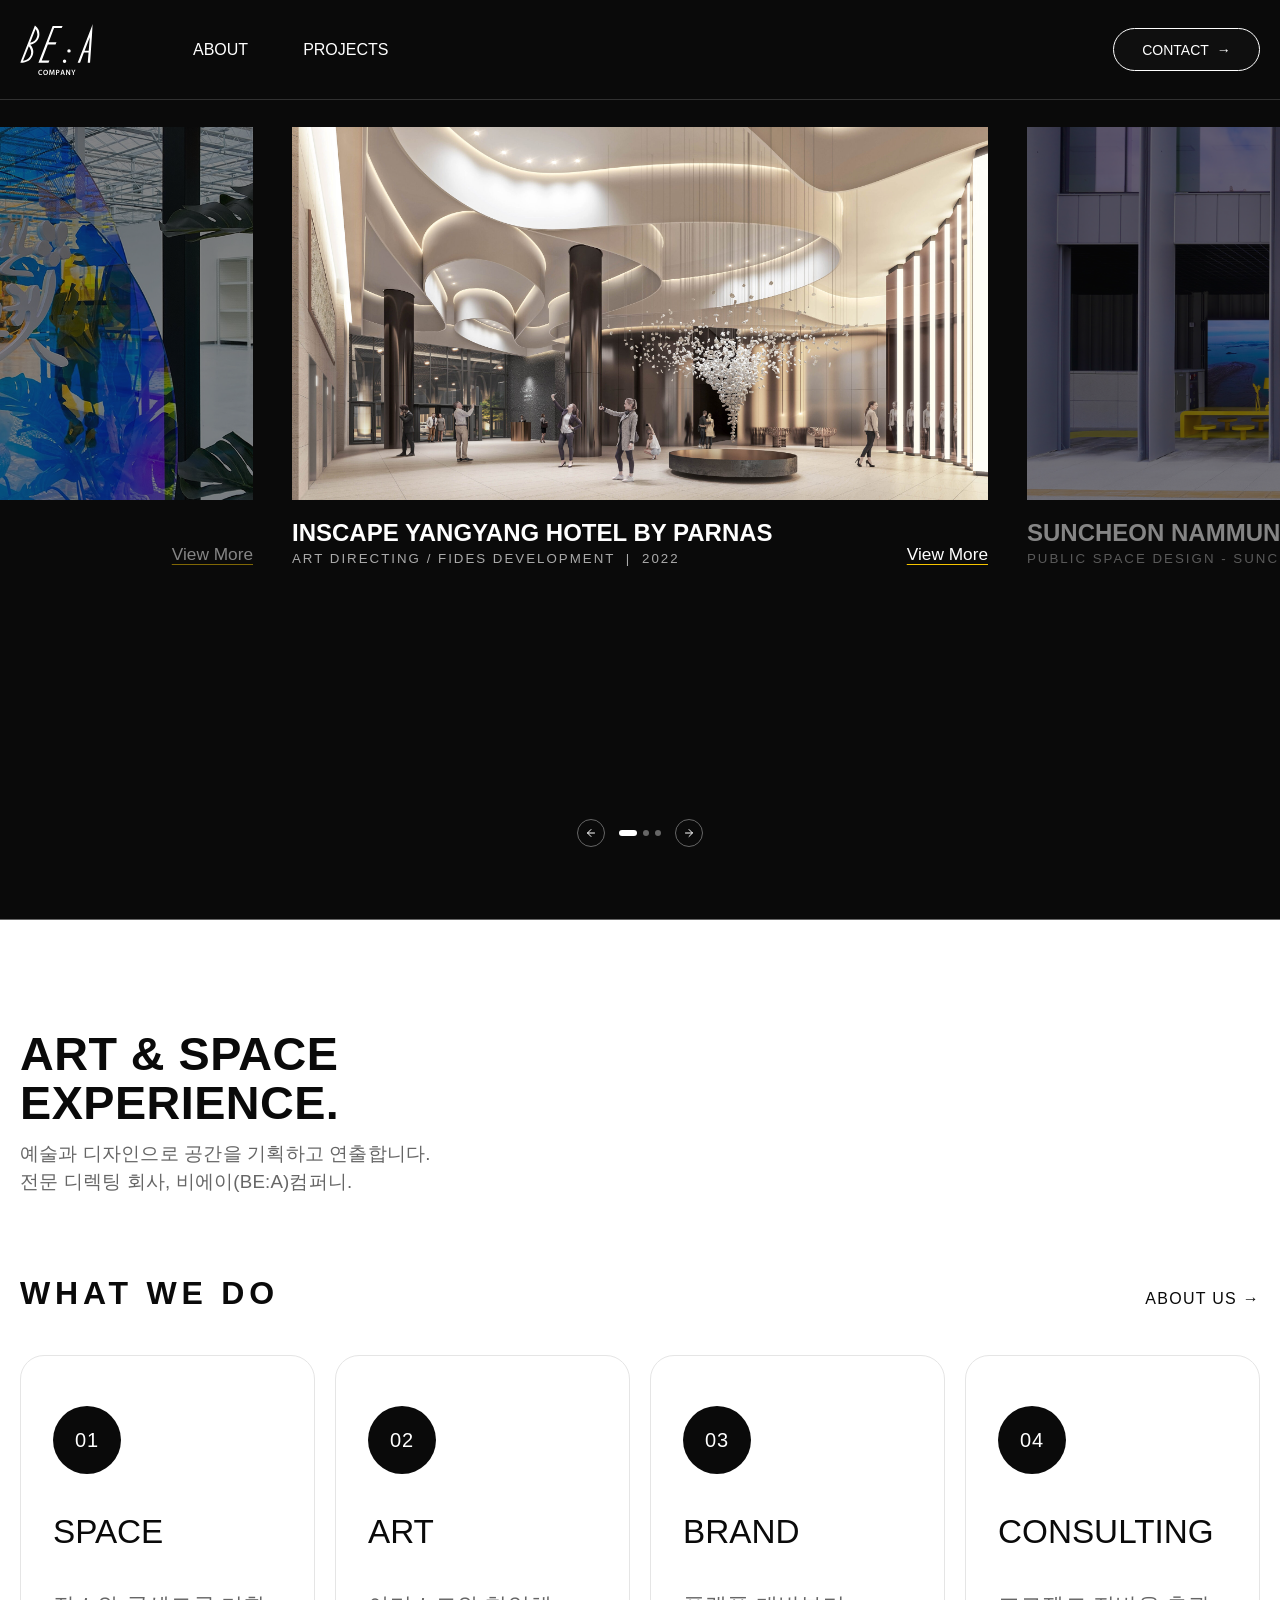
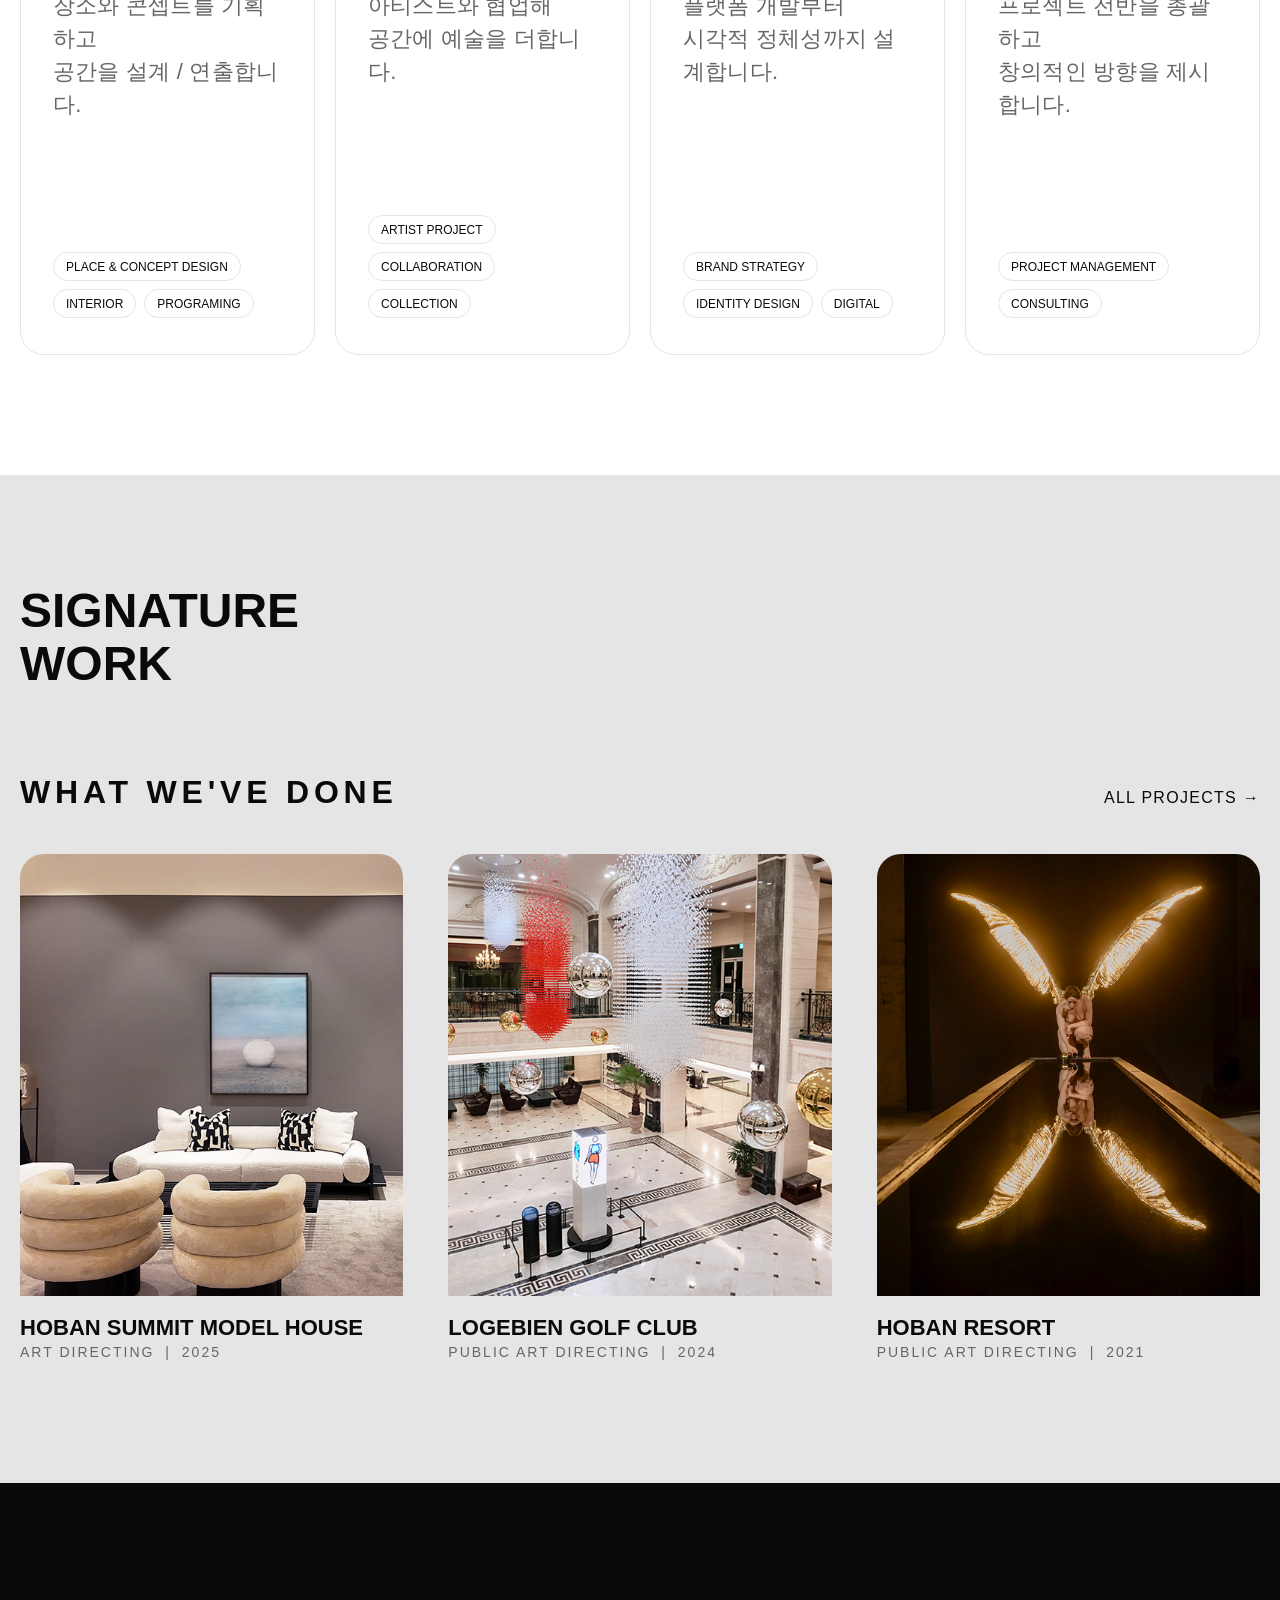
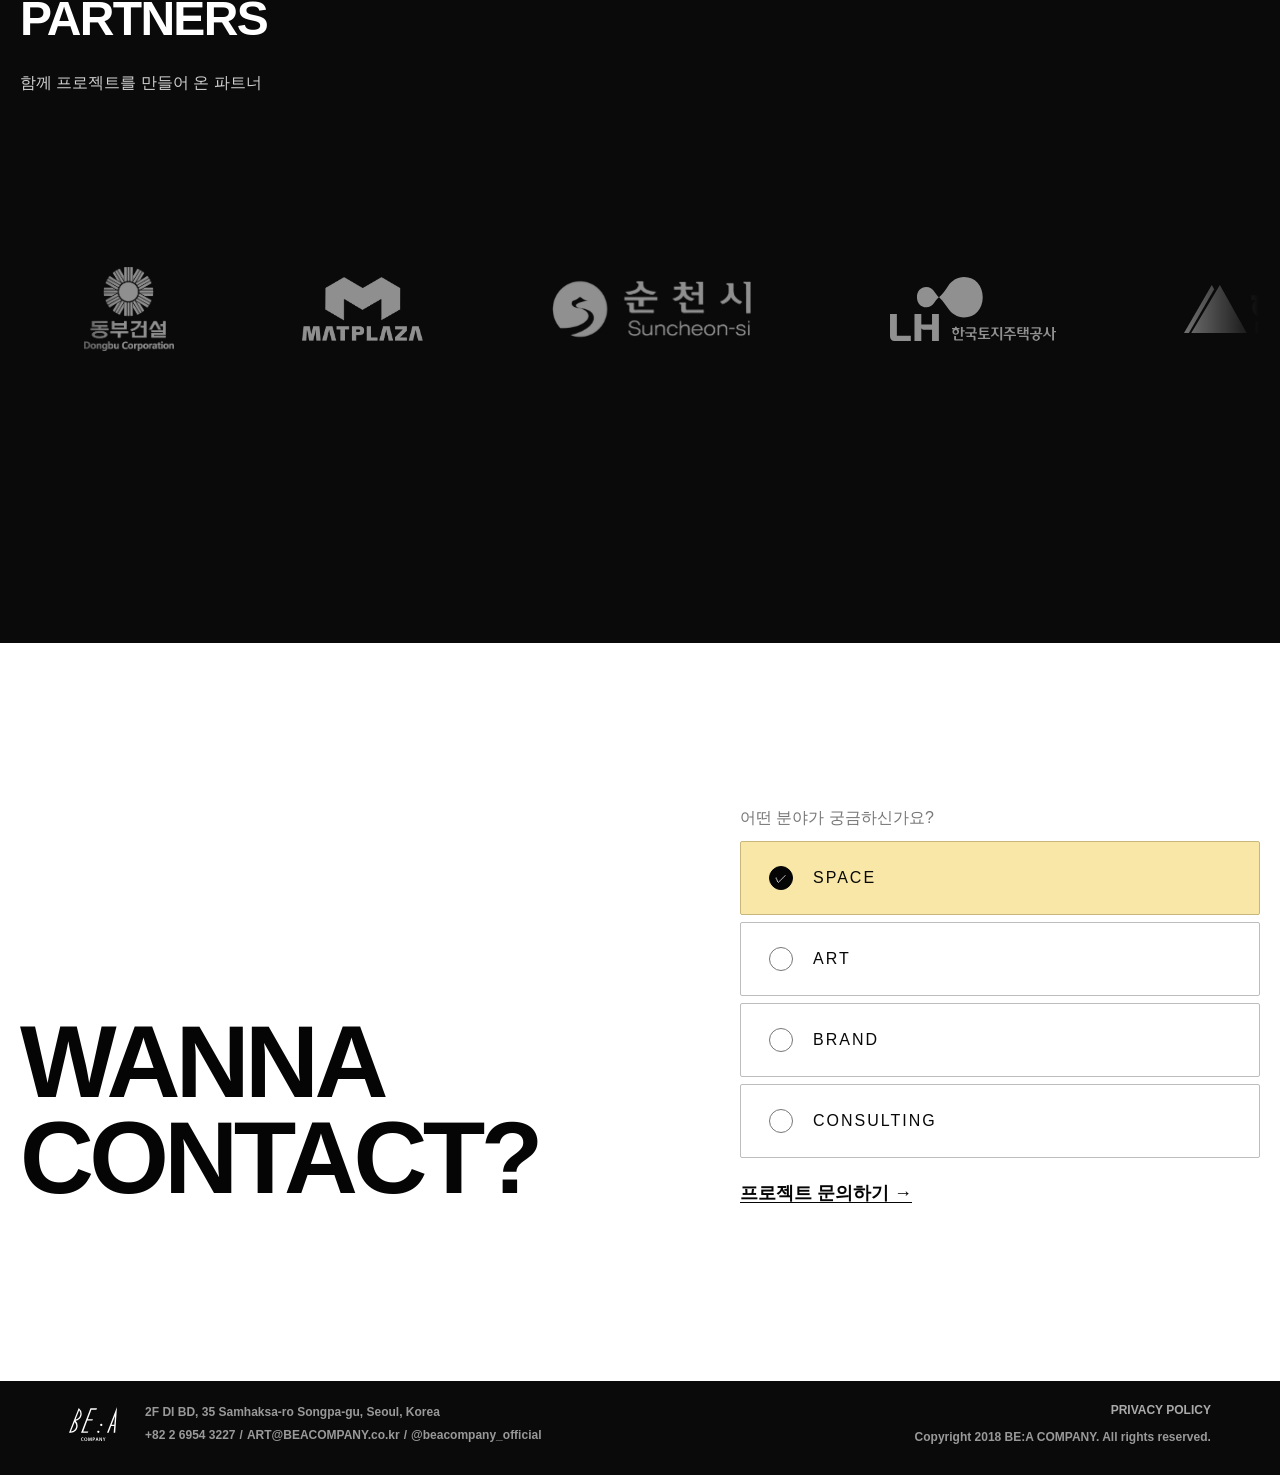
==== commit efdddcab: "Add contact popup to all pages and fix footer street name Header CONTACT and the landing "프로젝트 문의하기"" ====
--- a/Beacompany/index.html
+++ b/Beacompany/index.html
@@ -2,7 +2,7 @@
 <html lang="ko"><head>
 <meta charset="UTF-8"><meta name="viewport" content="width=device-width, initial-scale=1.0">
 <title>BE:A COMPANY</title>
-<link rel="stylesheet" href="../css/default.css"><link rel="stylesheet" href="../font/css/pretendardvariable.css"><link rel="stylesheet" href="css/main.css">
+<link rel="stylesheet" href="../css/default.css"><link rel="stylesheet" href="../font/css/pretendardvariable.css"><link rel="stylesheet" href="css/main.css"><link rel="stylesheet" href="css/contact-modal.css"><script src="js/contact-modal.js" defer></script>
 <script src="js/main.js?v=7" defer></script></head><body><div id="wrap">
 <header class="site-header"><div class="header-inner">
 <a class="brand-mark" href="#" aria-label="BE:A Company home"><img src="img/logo_white.svg" alt="BE:A Company"></a>
@@ -129,7 +129,7 @@
   <div class="footer-inner">
     <a class="footer-logo" href="#top" aria-label="BE:A COMPANY home"><img src="img/logo_white.svg" alt="BE:A COMPANY"></a>
     <div class="footer-company">
-      <p>2F DI BD, 35 Samhakk-ro Songpa-gu, Seoul, Korea</p>
+      <p>2F DI BD, 35 Samhaksa-ro Songpa-gu, Seoul, Korea</p>
       <p><a href="tel:+82269543227">+82 2 6954 3227</a><span>/</span><a href="mailto:ART@BEACOMPANY.co.kr">ART@BEACOMPANY.co.kr</a><span>/</span><a href="https://www.instagram.com/beacompany_official/" target="_blank" rel="noopener noreferrer">@beacompany_official</a></p>
     </div>
     <div class="footer-legal">
--- a/Beacompany/css/contact-modal.css
+++ b/Beacompany/css/contact-modal.css
@@ -0,0 +1,81 @@
+/* Contact popup — 모든 페이지 공용. <dialog> 사용 */
+.contact-modal {
+  width: min(1040px, calc(100% - 40px));
+  max-height: calc(100dvh - 40px);
+  margin: auto;
+  inset: 0;
+  padding: 0;
+  border: 0;
+  border-radius: 12px;
+  background: var(--color-white);
+  color: var(--color-black);
+  font-family: var(--font-primary);
+  overflow: auto;
+}
+.contact-modal::backdrop { background: rgba(10, 10, 10, .72); }
+.contact-modal[open] { animation: contact-modal-in 300ms ease; }
+@keyframes contact-modal-in { from { opacity: 0; transform: translateY(16px); } to { opacity: 1; transform: none; } }
+
+.contact-modal-inner { display: grid; grid-template-columns: 380px minmax(0, 1fr); min-height: 620px; }
+.contact-modal-aside { display: flex; flex-direction: column; justify-content: space-between; gap: 40px; padding: 48px 40px; background: var(--color-black); color: var(--color-white); }
+.contact-modal-aside h2 { margin: 0; font-size: 48px; line-height: 1.02; font-weight: 800; letter-spacing: .01em; }
+.contact-modal-aside h2 span { color: var(--color-yellow); }
+.contact-modal-aside p { margin: 20px 0 0; color: #aaa; font-family: "Pretendard Variable", sans-serif; font-size: 16px; line-height: 1.6; word-break: keep-all; }
+.contact-modal-info { display: grid; gap: 18px; margin: 0; }
+.contact-modal-info dt { color: #888; font-size: 16px; letter-spacing: 1.4px; }
+.contact-modal-info dd { margin: 4px 0 0; color: var(--color-white); font-size: 18px; line-height: 1.4; }
+
+.contact-modal-form { display: flex; flex-direction: column; gap: 26px; padding: 48px 48px 40px; }
+.contact-modal-close { position: absolute; top: 18px; right: 18px; display: grid; place-items: center; width: 44px; height: 44px; border: 0; border-radius: 50%; background: transparent; color: var(--color-black); font-size: 28px; line-height: 1; cursor: pointer; }
+.contact-modal-close:hover, .contact-modal-close:focus-visible { background: #f0f0ef; }
+.contact-modal fieldset { margin: 0; padding: 0; border: 0; }
+.contact-modal legend, .contact-modal label > span { display: block; margin-bottom: 10px; font-size: 16px; font-weight: 500; letter-spacing: 1.2px; }
+.contact-modal legend small, .contact-modal label > span small { font-size: 16px; color: #888; font-weight: 400; letter-spacing: 0; }
+.contact-modal-fields { display: flex; flex-wrap: wrap; gap: 8px; }
+.contact-modal-fields label { position: relative; }
+.contact-modal-fields input { position: absolute; opacity: 0; }
+.contact-modal-fields label span { display: inline-flex; align-items: center; min-height: 44px; margin: 0; padding: 0 20px; border: 1px solid #d0d0d0; border-radius: 99px; font-size: 16px; font-weight: 500; letter-spacing: 1px; cursor: pointer; transition: background 180ms ease, border-color 180ms ease, color 180ms ease; }
+.contact-modal-fields label span:hover { border-color: var(--color-black); }
+.contact-modal-fields input:checked + span { background: var(--color-black); border-color: var(--color-black); color: var(--color-white); }
+.contact-modal-fields input:focus-visible + span { outline: 2px solid var(--color-yellow); outline-offset: 2px; }
+.contact-modal-row { display: grid; grid-template-columns: repeat(2, minmax(0, 1fr)); gap: 20px; }
+.contact-modal input[type="text"], .contact-modal input[type="tel"], .contact-modal textarea {
+  width: 100%;
+  padding: 12px 0;
+  border: 0;
+  border-bottom: 1px solid #c8c8c8;
+  border-radius: 0;
+  background: transparent;
+  color: var(--color-black);
+  font: 400 16px/1.5 "Pretendard Variable", sans-serif;
+}
+.contact-modal textarea { min-height: 120px; resize: vertical; }
+.contact-modal input:focus, .contact-modal textarea:focus { outline: 0; border-bottom-color: var(--color-black); }
+.contact-modal-submit { display: flex; justify-content: space-between; align-items: center; gap: 20px; margin-top: auto; }
+.contact-modal-submit p { margin: 0; color: #888; font-family: "Pretendard Variable", sans-serif; font-size: 16px; line-height: 1.5; }
+.contact-modal-submit button { flex: 0 0 auto; display: inline-flex; align-items: center; gap: 14px; height: 56px; padding: 0 28px; border: 0; border-radius: 99px; background: var(--color-black); color: var(--color-white); font: 500 16px/1 var(--font-primary); letter-spacing: 1.2px; cursor: pointer; }
+.contact-modal-submit button span { display: inline-block; transition: transform 250ms ease; }
+.contact-modal-submit button:hover span, .contact-modal-submit button:focus-visible span { transform: translateX(6px); }
+.contact-modal-error { margin: -14px 0 0; color: #c0392b; font-family: "Pretendard Variable", sans-serif; font-size: 16px; }
+body.has-modal { overflow: hidden; }
+
+@media (max-width: 900px) {
+  .contact-modal-inner { grid-template-columns: 1fr; min-height: 0; }
+  .contact-modal-aside { gap: 24px; padding: 36px 28px; }
+  .contact-modal-aside h2 { font-size: 40px; }
+  .contact-modal-close { color: var(--color-white); }
+  .contact-modal-close:hover, .contact-modal-close:focus-visible { background: #222; }
+  .contact-modal-info { grid-template-columns: repeat(2, minmax(0, 1fr)); }
+  .contact-modal-form { padding: 36px 28px 32px; }
+}
+@media (max-width: 560px) {
+  .contact-modal { width: 100%; max-width: 100%; height: 100dvh; max-height: 100dvh; margin: 0; border-radius: 0; }
+  .contact-modal-info { grid-template-columns: 1fr; gap: 12px; }
+  .contact-modal-row { grid-template-columns: 1fr; gap: 26px; }
+  .contact-modal-submit { flex-direction: column; align-items: stretch; }
+  .contact-modal-submit button { justify-content: center; }
+}
+@media (prefers-reduced-motion: reduce) {
+  .contact-modal[open] { animation: none; }
+  .contact-modal-submit button span, .contact-modal-fields label span { transition: none; }
+}
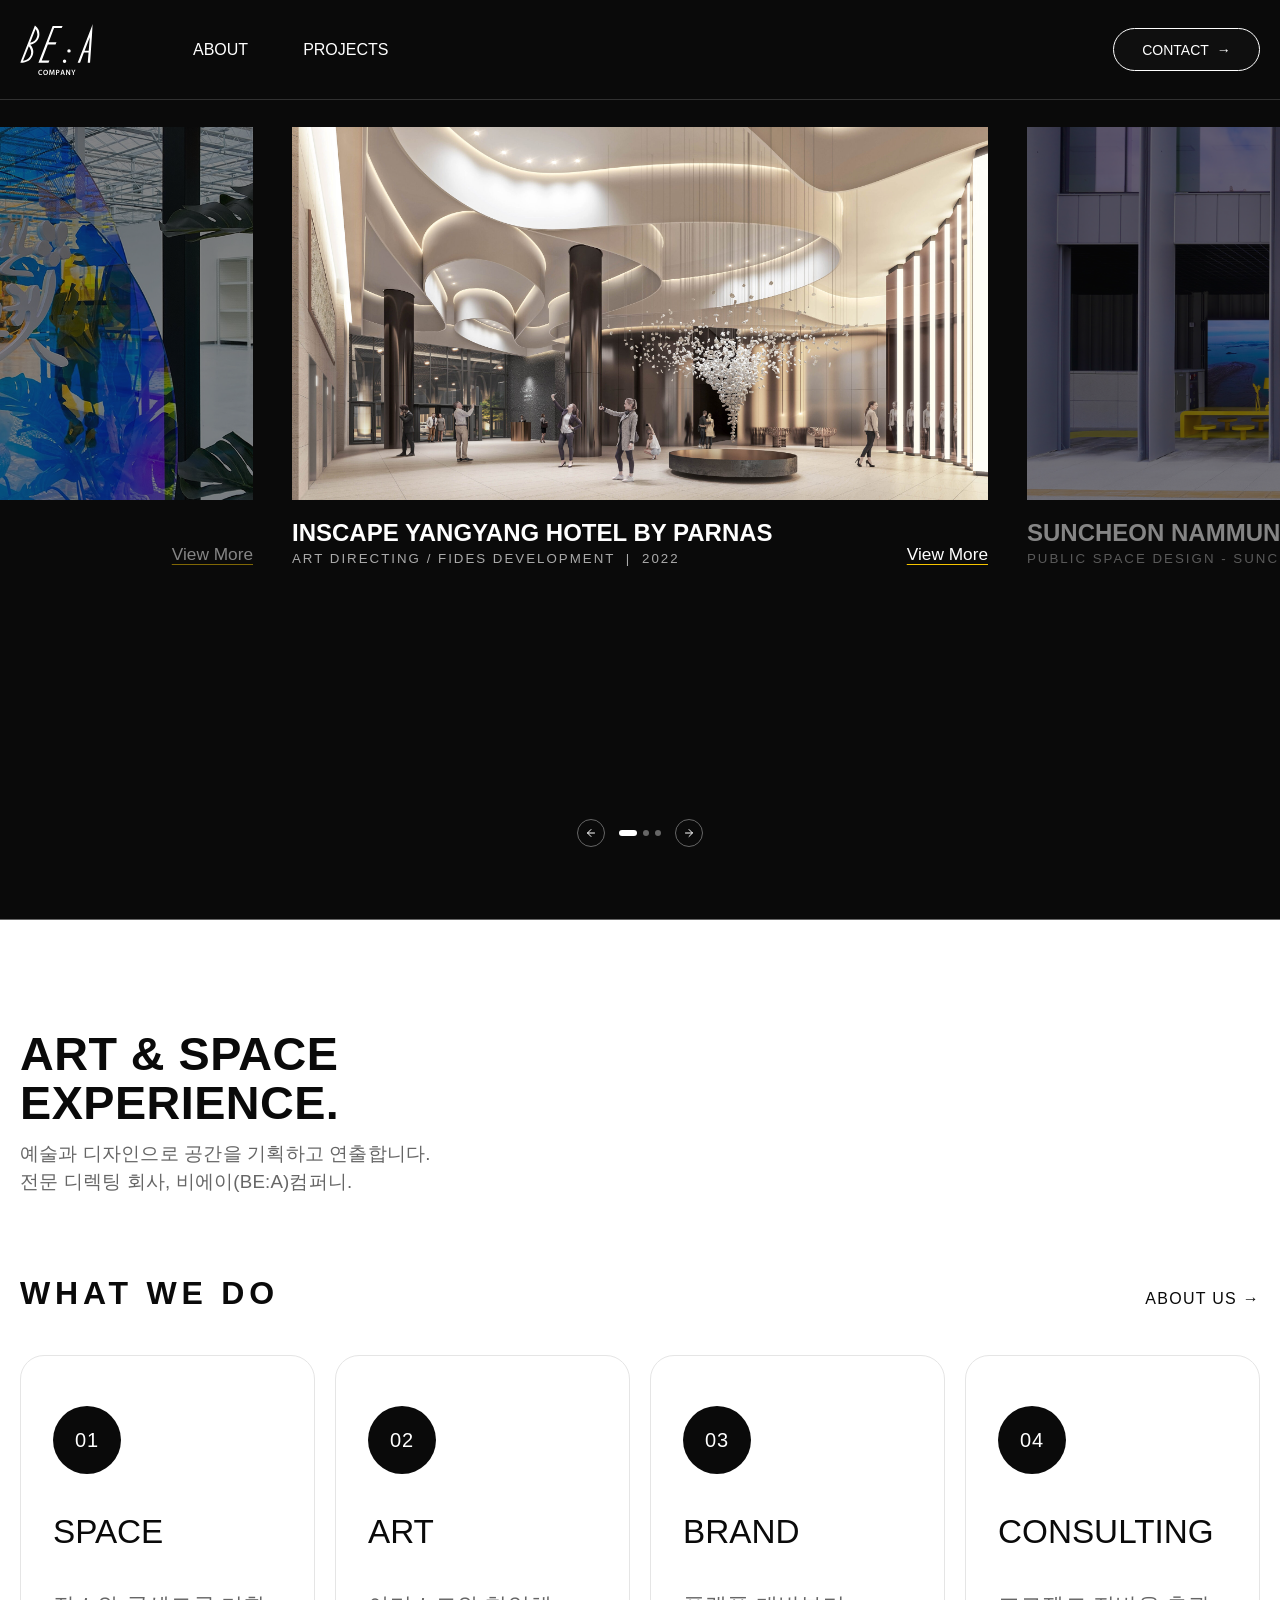
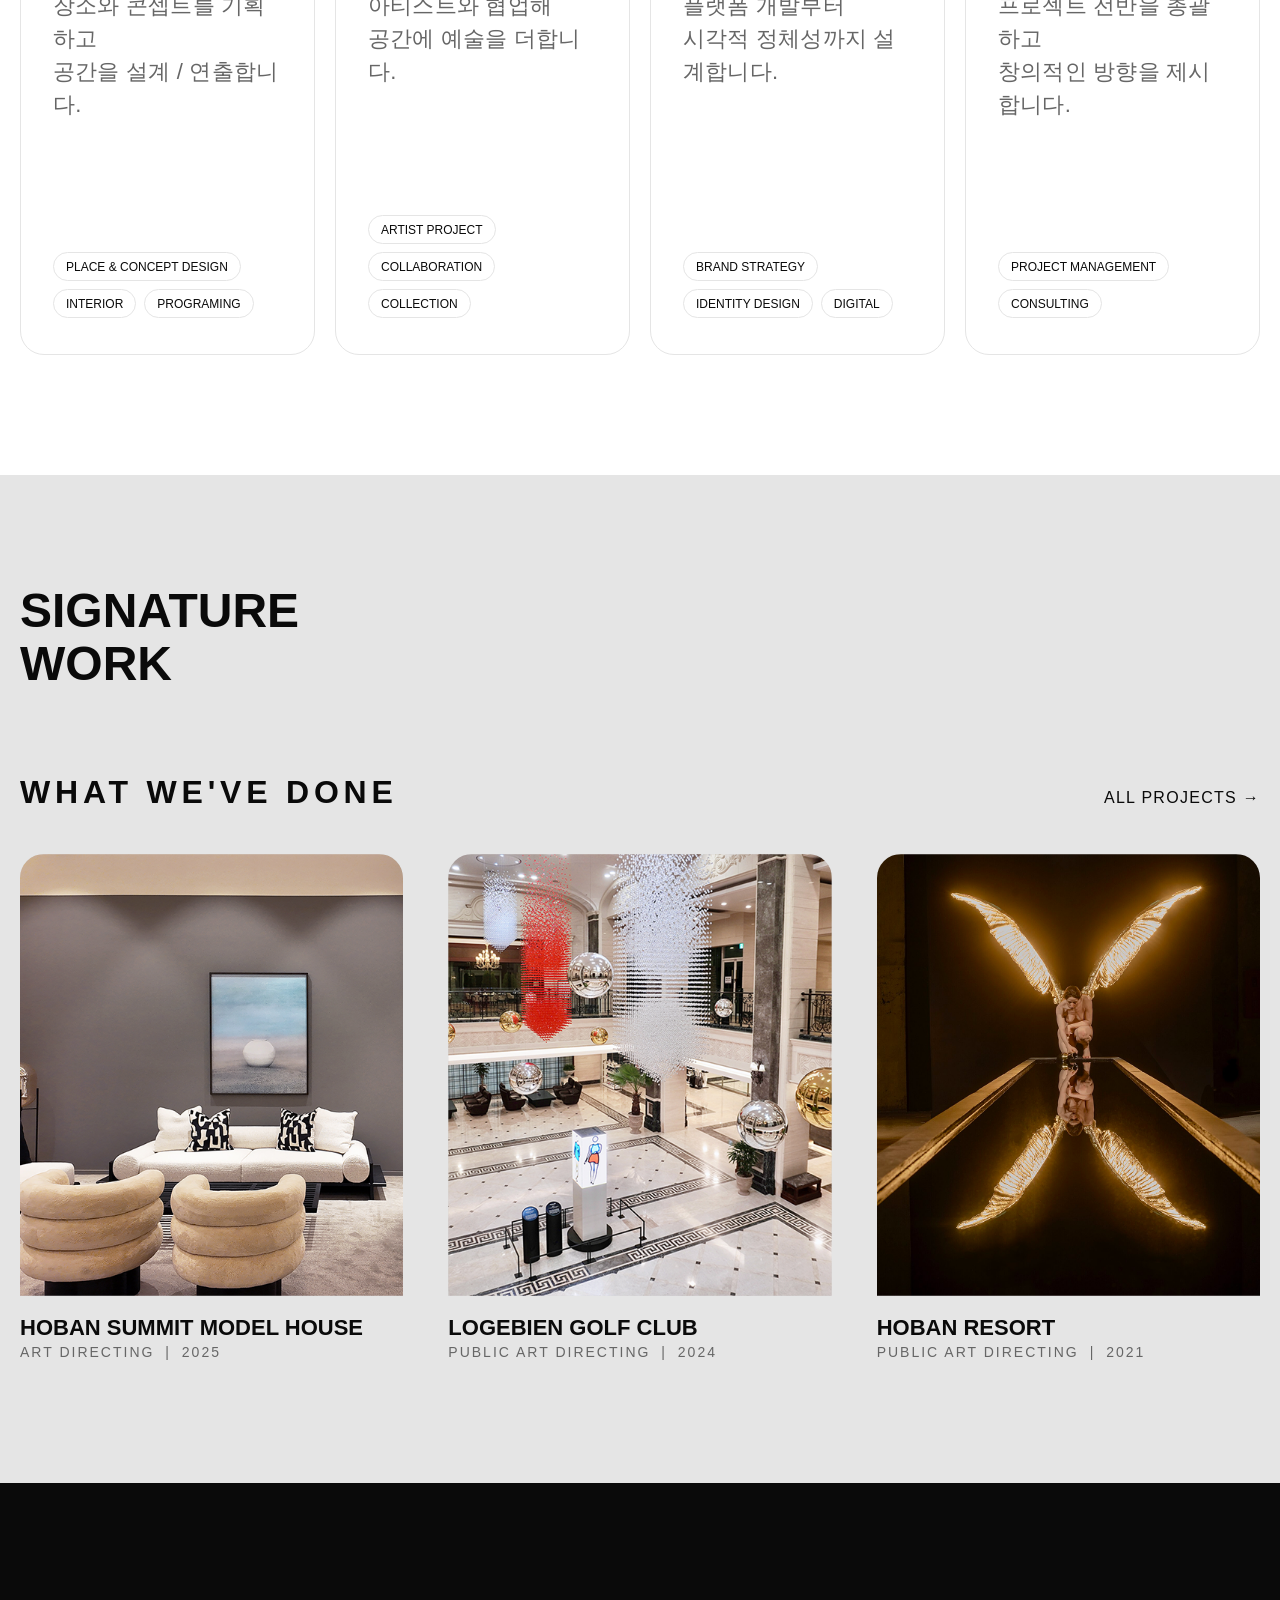
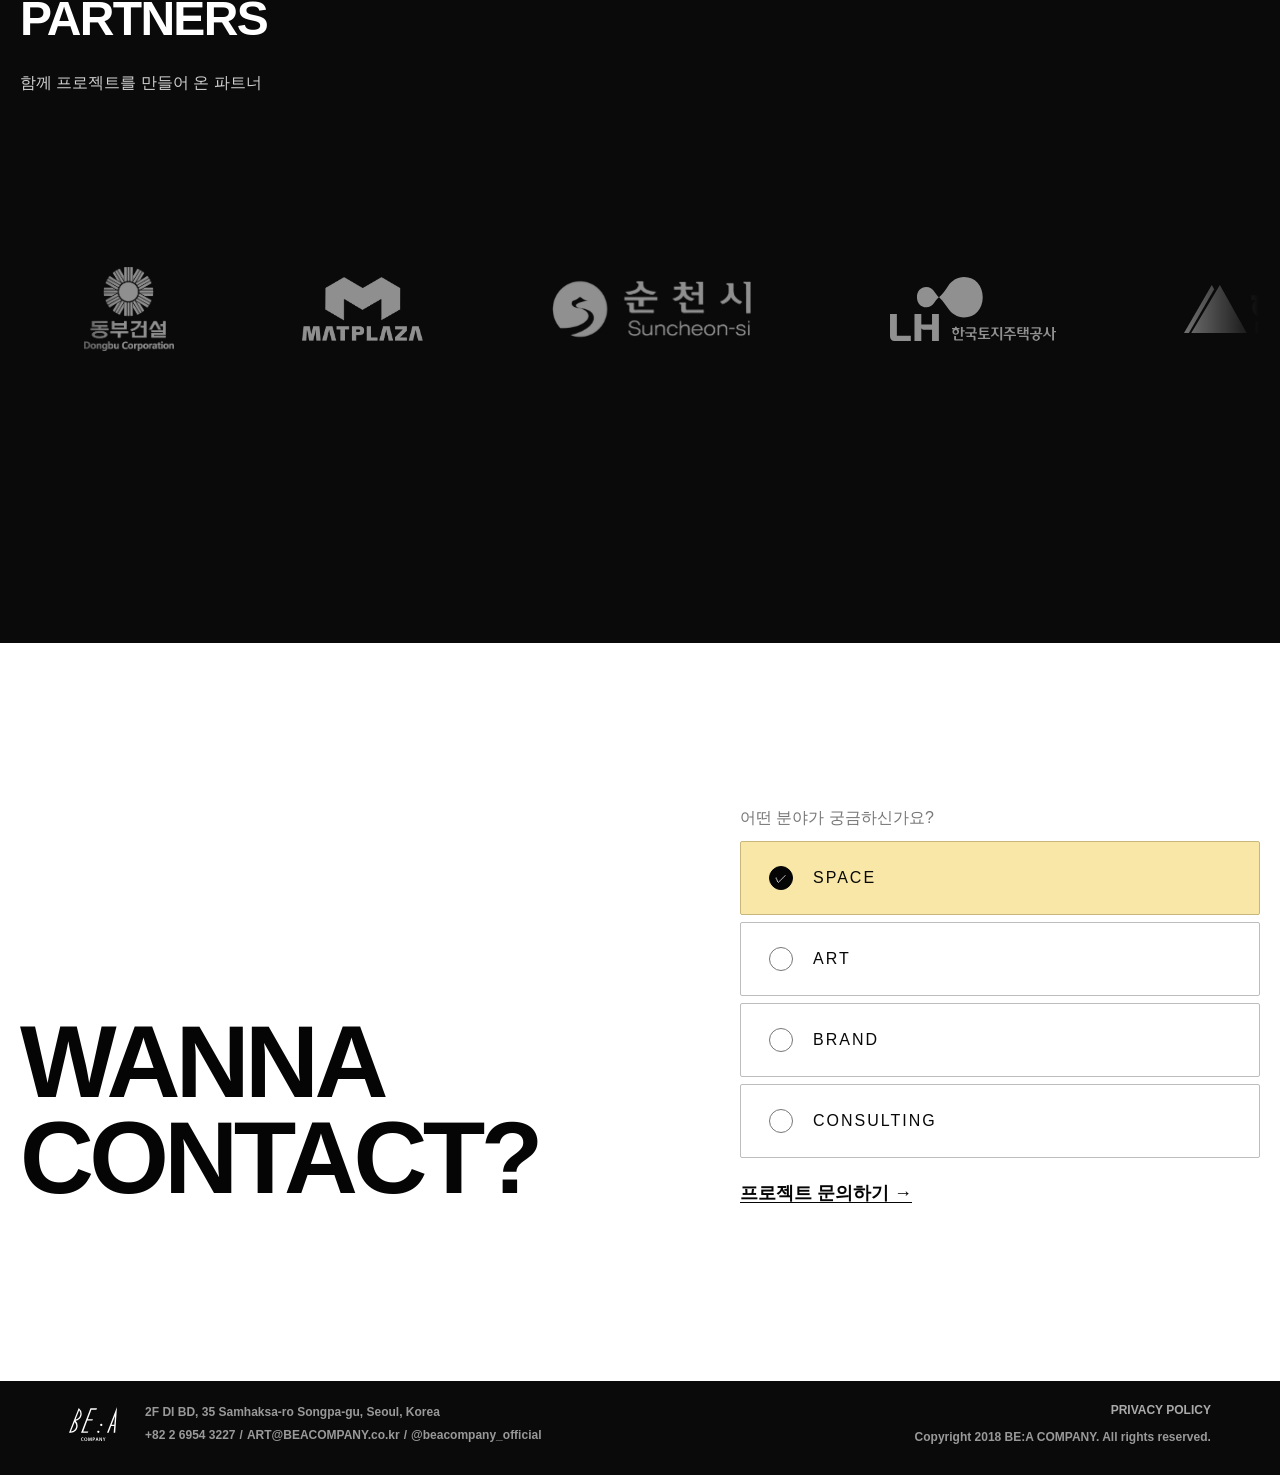
==== commit 625eed50: "Add scroll reveal motion to all pages Shared js/reveal.js + css/reveal.css. Headings slide up line b" ====
--- a/Beacompany/index.html
+++ b/Beacompany/index.html
@@ -2,7 +2,7 @@
 <html lang="ko"><head>
 <meta charset="UTF-8"><meta name="viewport" content="width=device-width, initial-scale=1.0">
 <title>BE:A COMPANY</title>
-<link rel="stylesheet" href="../css/default.css"><link rel="stylesheet" href="../font/css/pretendardvariable.css"><link rel="stylesheet" href="css/main.css"><link rel="stylesheet" href="css/contact-modal.css"><script src="js/contact-modal.js" defer></script>
+<link rel="stylesheet" href="../css/default.css"><link rel="stylesheet" href="../font/css/pretendardvariable.css"><link rel="stylesheet" href="css/main.css"><link rel="stylesheet" href="css/contact-modal.css"><link rel="stylesheet" href="css/reveal.css"><script src="js/reveal.js" defer></script><script src="js/contact-modal.js" defer></script>
 <script src="js/main.js?v=7" defer></script></head><body><div id="wrap">
 <header class="site-header"><div class="header-inner">
 <a class="brand-mark" href="#" aria-label="BE:A Company home"><img src="img/logo_white.svg" alt="BE:A Company"></a>
--- a/Beacompany/css/contact-modal.css
+++ b/Beacompany/css/contact-modal.css
@@ -51,12 +51,10 @@
 }
 .contact-modal textarea { min-height: 120px; resize: vertical; }
 .contact-modal input:focus, .contact-modal textarea:focus { outline: 0; border-bottom-color: var(--color-black); }
-.contact-modal-submit { display: flex; justify-content: space-between; align-items: center; gap: 20px; margin-top: auto; }
-.contact-modal-submit p { margin: 0; color: #888; font-family: "Pretendard Variable", sans-serif; font-size: 16px; line-height: 1.5; }
-.contact-modal-submit button { flex: 0 0 auto; display: inline-flex; align-items: center; gap: 14px; height: 56px; padding: 0 28px; border: 0; border-radius: 99px; background: var(--color-black); color: var(--color-white); font: 500 16px/1 var(--font-primary); letter-spacing: 1.2px; cursor: pointer; }
-.contact-modal-submit button span { display: inline-block; transition: transform 250ms ease; }
-.contact-modal-submit button:hover span, .contact-modal-submit button:focus-visible span { transform: translateX(6px); }
-.contact-modal-error { margin: -14px 0 0; color: #c0392b; font-family: "Pretendard Variable", sans-serif; font-size: 16px; }
+.contact-modal-submit { display: flex; justify-content: flex-end; align-items: center; gap: 20px; margin-top: auto; }
+.contact-modal-send { flex: 0 0 auto; text-decoration: none; display: inline-flex; align-items: center; gap: 14px; height: 56px; padding: 0 28px; border: 0; border-radius: 99px; background: var(--color-black); color: var(--color-white); font: 500 16px/1 var(--font-primary); letter-spacing: 1.2px; cursor: pointer; }
+.contact-modal-send span { display: inline-block; transition: transform 250ms ease; }
+.contact-modal-send:hover span, .contact-modal-send:focus-visible span { transform: translateX(6px); }
 body.has-modal { overflow: hidden; }
 
 @media (max-width: 900px) {
@@ -73,9 +71,9 @@
   .contact-modal-info { grid-template-columns: 1fr; gap: 12px; }
   .contact-modal-row { grid-template-columns: 1fr; gap: 26px; }
   .contact-modal-submit { flex-direction: column; align-items: stretch; }
-  .contact-modal-submit button { justify-content: center; }
+  .contact-modal-send { justify-content: center; }
 }
 @media (prefers-reduced-motion: reduce) {
   .contact-modal[open] { animation: none; }
-  .contact-modal-submit button span, .contact-modal-fields label span { transition: none; }
+  .contact-modal-send span, .contact-modal-fields label span { transition: none; }
 }
--- a/Beacompany/css/reveal.css
+++ b/Beacompany/css/reveal.css
@@ -0,0 +1,36 @@
+/* 스크롤 등장 모션 — 모든 페이지 공용. js/reveal.js가 html에 .reveal-on을 붙였을 때만 동작 */
+.reveal-on .reveal {
+  opacity: 0;
+  transform: translateY(40px);
+  transition: opacity 700ms ease, transform 800ms cubic-bezier(.2, .7, .2, 1);
+  transition-delay: var(--reveal-delay, 0ms);
+}
+.reveal-on .reveal.is-visible { opacity: 1; transform: none; }
+
+/* A. 큰 제목 줄 단위로 올라오기 */
+.reveal-line { display: block; overflow: hidden; padding-bottom: .08em; margin-bottom: -.08em; }
+.reveal-line-inner { display: block; }
+.reveal-on .reveal-lines .reveal-line-inner {
+  transform: translateY(110%);
+  transition: transform 900ms cubic-bezier(.2, .7, .2, 1);
+  transition-delay: calc(var(--reveal-delay, 0ms) + var(--line-index, 0) * 120ms);
+}
+.reveal-on .reveal-lines.is-visible .reveal-line-inner { transform: none; }
+
+/* D. 이미지 걷히기 */
+.reveal-on .reveal-image {
+  clip-path: inset(100% 0 0 0);
+  transition: clip-path 1000ms cubic-bezier(.7, 0, .2, 1);
+  transition-delay: var(--reveal-delay, 0ms);
+}
+.reveal-on .reveal-image img {
+  transform: scale(1.15);
+  transition: transform 1400ms cubic-bezier(.2, .7, .2, 1);
+  transition-delay: var(--reveal-delay, 0ms);
+}
+.reveal-on .reveal-image.is-visible { clip-path: inset(0 0 0 0); }
+.reveal-on .reveal-image.is-visible img { transform: none; }
+
+@media (max-width: 560px) {
+  .reveal-on .reveal { transform: translateY(24px); }
+}
